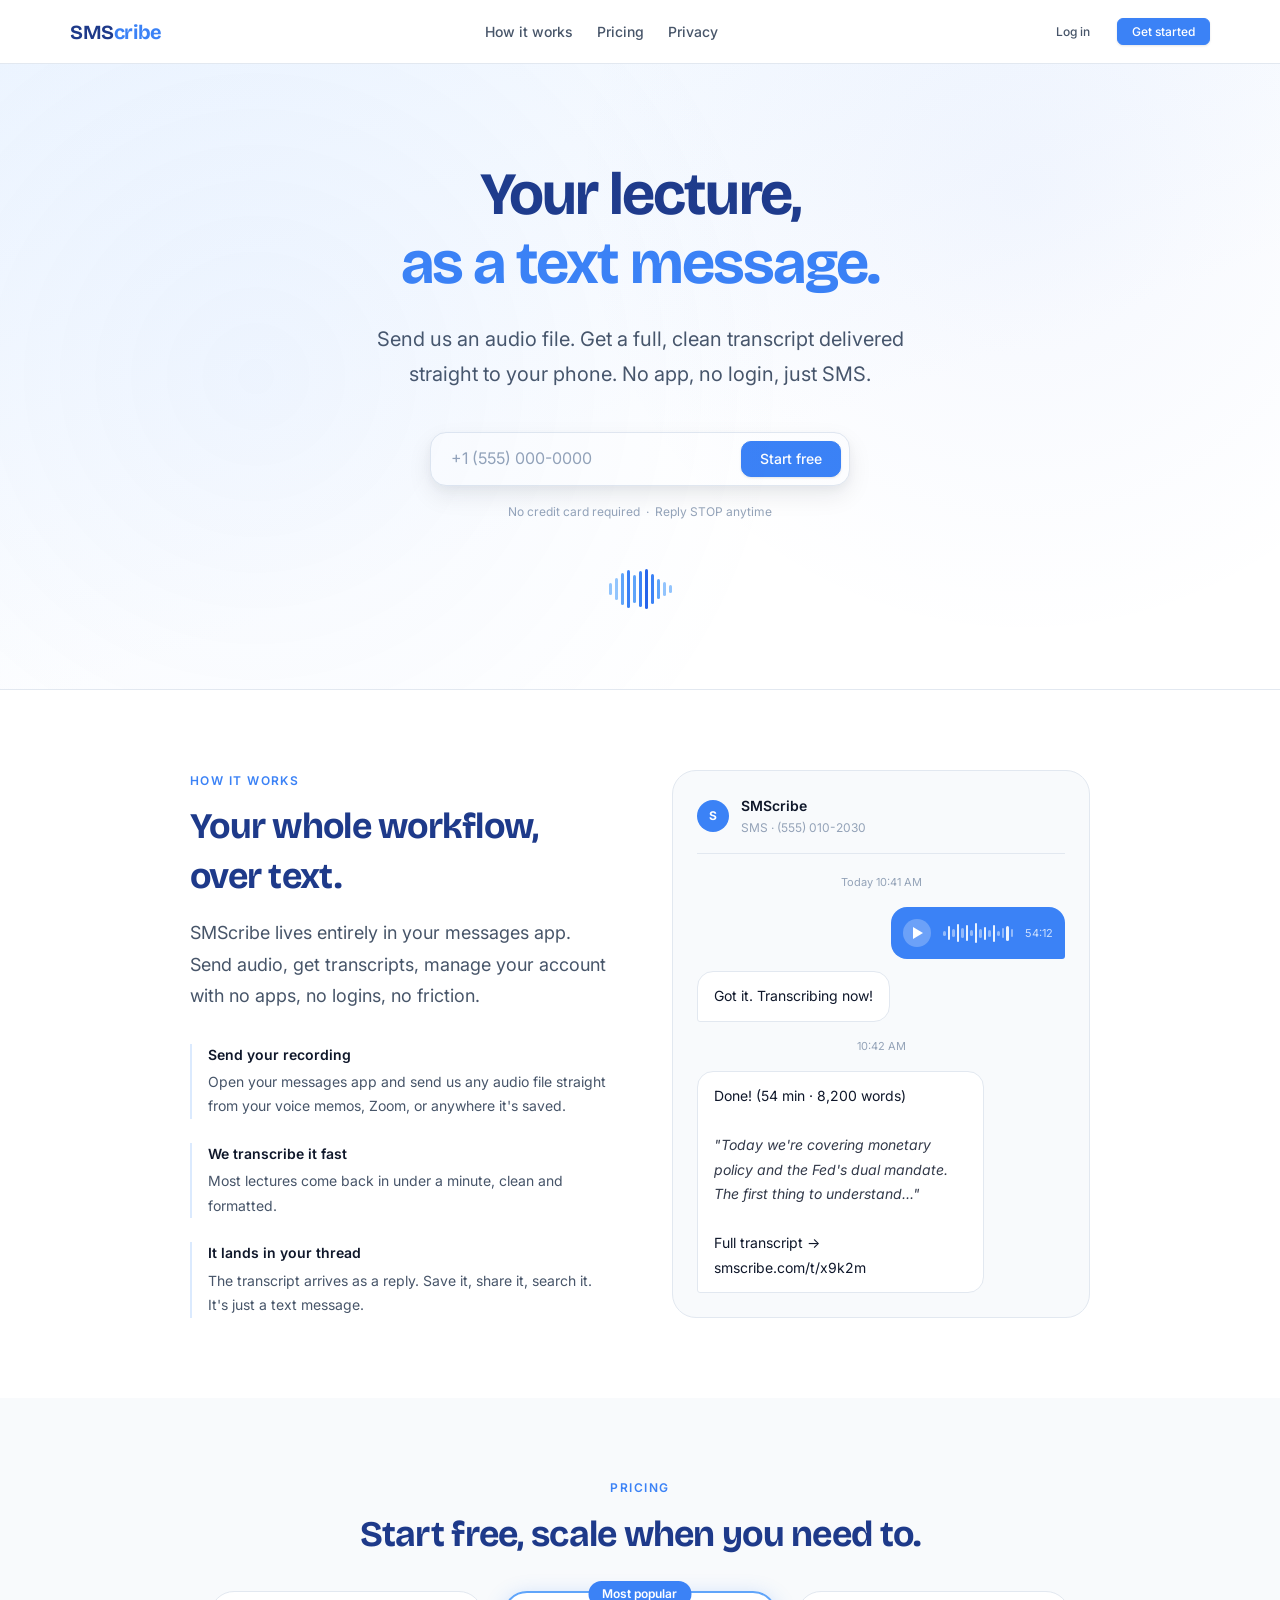
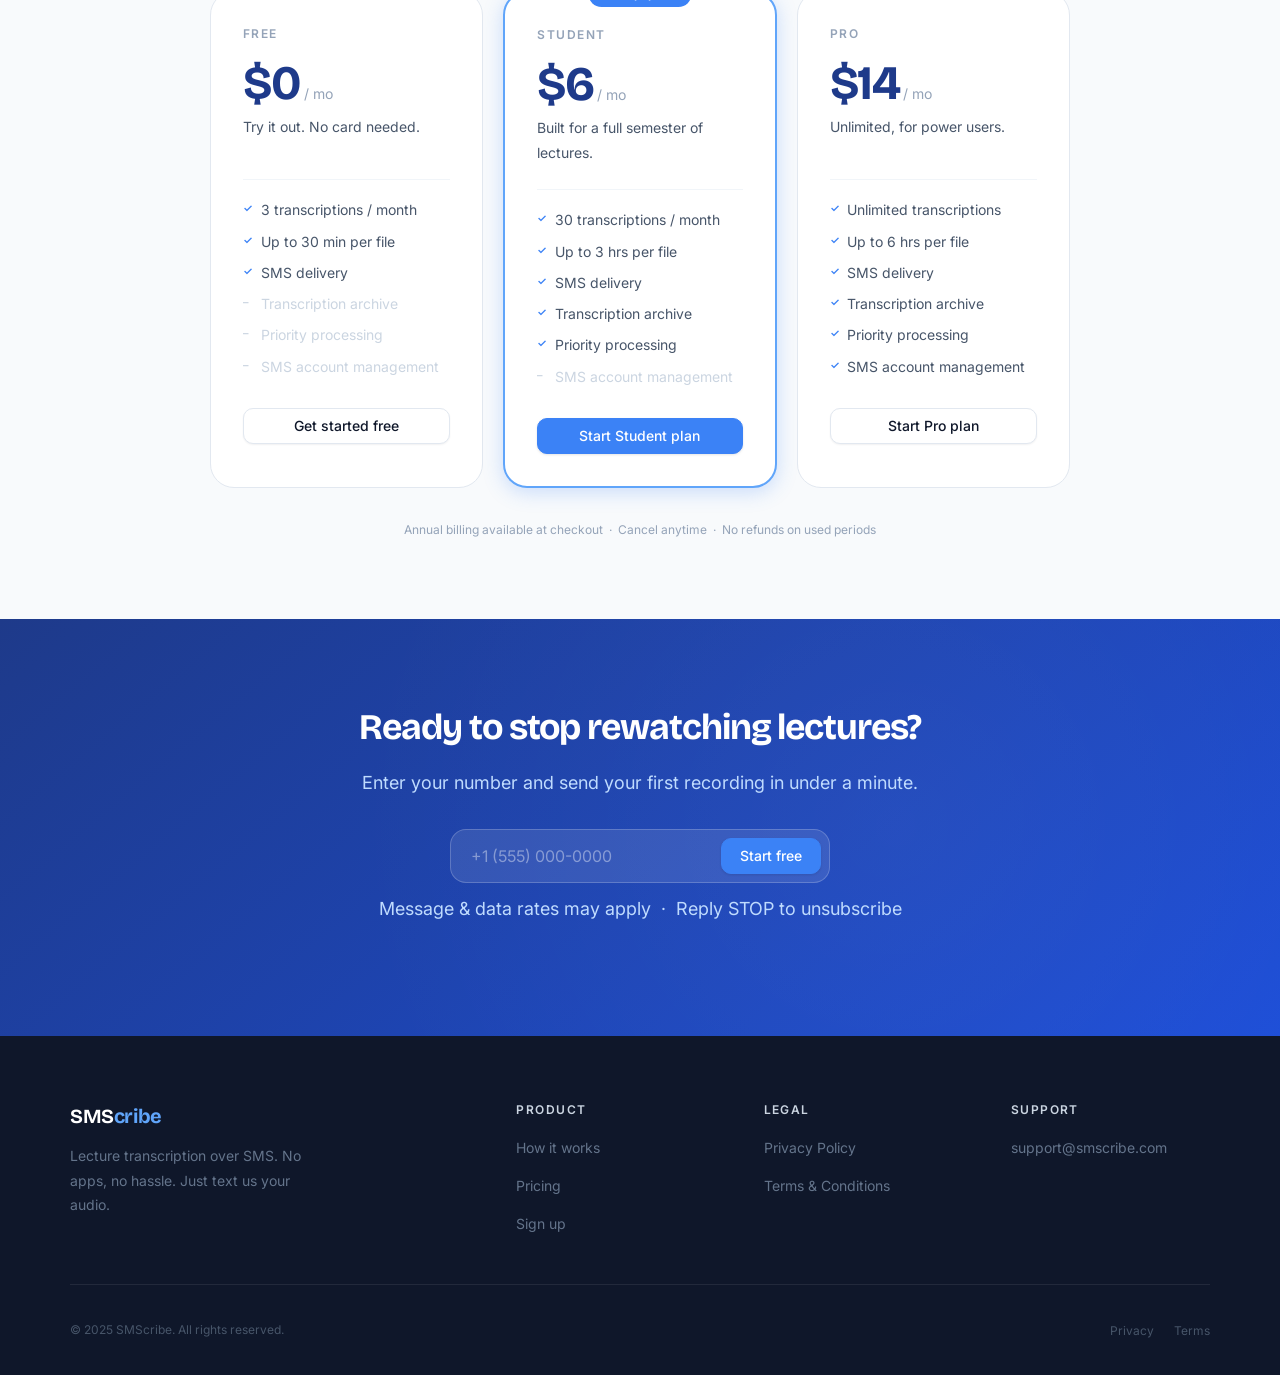
==== frontend/index.html @ 72f020ad "create frontend folder" ====
<!doctype html>
<html lang="en">
  <head>
    <meta charset="UTF-8" />
    <meta name="viewport" content="width=device-width, initial-scale=1.0" />
    <title>SMScribe — Lecture Transcription over SMS</title>
    <meta
      name="description"
      content="Text us your lecture audio. Get a full transcript back. No apps, no accounts, just SMS."
    />
    <link rel="stylesheet" href="smscribe.css" />
    <style>
      /* ── Index-only additions not in smscribe.css ── */

      .hero-phone-input {
        display: flex;
        align-items: center;
        gap: var(--space-2);
        background: var(--white);
        border: 1px solid var(--border);
        border-radius: var(--radius-lg);
        padding: var(--space-2) var(--space-2) var(--space-2) var(--space-5);
        box-shadow: var(--shadow-lg);
        max-width: 420px;
        margin: 0 auto var(--space-4);
      }
      .hero-phone-input input {
        flex: 1;
        border: none;
        outline: none;
        font-size: var(--text-base);
        color: var(--text-primary);
        background: transparent;
        min-width: 0;
        font-family: var(--font-sans);
      }
      .hero-phone-input input::placeholder {
        color: var(--text-muted);
      }
      .hero-disclaimer {
        font-size: var(--text-xs);
        color: var(--text-muted);
        text-align: center;
      }

      .hiw-inner {
        max-width: 900px;
        margin: 0 auto;
        display: grid;
        grid-template-columns: 1fr 1fr;
        gap: var(--space-16);
        align-items: center;
      }
      .hiw-points {
        display: flex;
        flex-direction: column;
        gap: var(--space-6);
        margin-top: var(--space-8);
      }
      .hiw-point {
        display: flex;
        flex-direction: column;
        gap: var(--space-1);
        padding-left: var(--space-4);
        border-left: 2px solid var(--blue-100);
      }
      .hiw-point-title {
        font-size: var(--text-sm);
        font-weight: var(--weight-semibold);
        color: var(--text-primary);
      }
      .hiw-point-body {
        font-size: var(--text-sm);
        color: var(--text-secondary);
        line-height: var(--leading-relaxed);
      }

      .sms-frame {
        background: var(--gray-50);
        border: 1px solid var(--border);
        border-radius: var(--radius-xl);
        padding: var(--space-6);
        display: flex;
        flex-direction: column;
        gap: var(--space-3);
      }
      .sms-frame-header {
        display: flex;
        align-items: center;
        gap: var(--space-3);
        padding-bottom: var(--space-4);
        border-bottom: 1px solid var(--border);
        margin-bottom: var(--space-1);
      }
      .sms-avatar {
        width: 32px;
        height: 32px;
        background: var(--blue-500);
        border-radius: var(--radius-full);
        display: flex;
        align-items: center;
        justify-content: center;
        font-size: var(--text-xs);
        font-weight: var(--weight-bold);
        color: var(--white);
        flex-shrink: 0;
      }
      .sms-contact {
        font-size: var(--text-sm);
        font-weight: var(--weight-semibold);
        color: var(--text-primary);
      }
      .sms-status {
        font-size: var(--text-xs);
        color: var(--text-muted);
      }
      .sms-time {
        font-size: 11px;
        color: var(--text-muted);
        text-align: center;
        margin: var(--space-1) 0;
      }
      .sms-row {
        display: flex;
      }
      .sms-row.out {
        justify-content: flex-end;
      }
      .sms-bubble {
        max-width: 78%;
        padding: var(--space-3) var(--space-4);
        border-radius: var(--radius-lg);
        font-size: var(--text-sm);
        line-height: var(--leading-relaxed);
      }
      .sms-bubble.in {
        background: var(--white);
        border: 1px solid var(--border);
        border-bottom-left-radius: 3px;
        color: var(--text-primary);
      }
      .sms-bubble.in em {
        font-style: italic;
        opacity: 0.85;
      }

      .audio-bubble {
        background: var(--blue-500);
        border-radius: var(--radius-lg);
        border-bottom-right-radius: 3px;
        padding: var(--space-3);
        display: flex;
        align-items: center;
        gap: var(--space-3);
        max-width: 220px;
      }
      .audio-play {
        width: 28px;
        height: 28px;
        border-radius: var(--radius-full);
        background: rgba(255, 255, 255, 0.25);
        display: flex;
        align-items: center;
        justify-content: center;
        flex-shrink: 0;
      }
      .audio-play svg {
        margin-left: 2px;
      }
      .audio-waveform {
        flex: 1;
        display: flex;
        align-items: center;
        gap: 2px;
        height: 22px;
      }
      .aw {
        width: 2.5px;
        border-radius: 2px;
        background: rgba(255, 255, 255, 0.45);
      }
      .aw.hi {
        background: rgba(255, 255, 255, 0.9);
      }
      .audio-duration {
        font-size: 11px;
        color: rgba(255, 255, 255, 0.75);
        white-space: nowrap;
        flex-shrink: 0;
      }

      .pricing-grid {
        display: grid;
        grid-template-columns: repeat(3, 1fr);
        gap: var(--space-5);
        max-width: 860px;
        margin: 0 auto;
      }
      .pricing-card {
        background: var(--white);
        border: 1px solid var(--border);
        border-radius: var(--radius-xl);
        padding: var(--space-8);
        position: relative;
        transition:
          box-shadow var(--dur-base) var(--ease),
          border-color var(--dur-base) var(--ease);
      }
      .pricing-card:hover {
        box-shadow: var(--shadow-lg);
        border-color: var(--gray-300);
      }
      .pricing-card.featured {
        border: 2px solid var(--blue-400);
        box-shadow: var(--shadow-blue);
      }
      .pricing-card.featured:hover {
        box-shadow: 0 8px 28px rgba(59, 130, 246, 0.28);
      }
      .pricing-badge {
        position: absolute;
        top: -12px;
        left: 50%;
        transform: translateX(-50%);
        background: var(--blue-500);
        color: var(--white);
        font-size: var(--text-xs);
        font-weight: var(--weight-semibold);
        padding: 0.2rem 0.875rem;
        border-radius: var(--radius-full);
        white-space: nowrap;
      }
      .pricing-tier {
        font-size: var(--text-xs);
        font-weight: var(--weight-semibold);
        letter-spacing: var(--tracking-widest);
        text-transform: uppercase;
        color: var(--text-muted);
        margin-bottom: var(--space-4);
      }
      .pricing-price {
        display: flex;
        align-items: baseline;
        gap: var(--space-1);
        margin-bottom: var(--space-2);
      }
      .pricing-amount {
        font-family: var(--font-display);
        font-size: var(--text-5xl);
        font-weight: var(--weight-bold);
        color: var(--blue-900);
        letter-spacing: var(--tracking-tight);
        line-height: 1;
      }
      .pricing-period {
        font-size: var(--text-sm);
        color: var(--text-muted);
      }
      .pricing-desc {
        font-size: var(--text-sm);
        color: var(--text-secondary);
        line-height: var(--leading-relaxed);
        margin-bottom: var(--space-6);
        min-height: 40px;
      }
      .pricing-divider {
        border: none;
        border-top: 1px solid var(--gray-100);
        margin: var(--space-5) 0;
      }
      .pricing-features {
        list-style: none;
        display: flex;
        flex-direction: column;
        gap: var(--space-3);
        margin-bottom: var(--space-8);
      }
      .pricing-features li {
        font-size: var(--text-sm);
        color: var(--text-secondary);
        padding-left: 1.1rem;
        position: relative;
        line-height: var(--leading-snug);
      }
      .pricing-features li::before {
        content: "✓";
        position: absolute;
        left: 0;
        color: var(--blue-500);
        font-weight: var(--weight-semibold);
        font-size: 11px;
        top: 1px;
      }
      .pricing-features li.off {
        color: var(--gray-300);
      }
      .pricing-features li.off::before {
        content: "–";
        color: var(--gray-300);
      }
      .btn-full {
        width: 100%;
        justify-content: center;
      }

      .cta-banner {
        background: linear-gradient(
          140deg,
          var(--blue-900) 0%,
          var(--blue-700) 100%
        );
        padding: var(--space-20) var(--space-8);
        text-align: center;
        position: relative;
        overflow: hidden;
      }
      .cta-banner::before {
        content: "";
        position: absolute;
        inset: 0;
        background: radial-gradient(
          circle at 70% 50%,
          rgba(255, 255, 255, 0.04) 0%,
          transparent 60%
        );
        pointer-events: none;
      }
      .cta-banner h2 {
        font-family: var(--font-display);
        font-size: clamp(var(--text-2xl), 3.5vw, var(--text-4xl));
        font-weight: var(--weight-bold);
        color: var(--white);
        letter-spacing: var(--tracking-tight);
        margin-bottom: var(--space-3);
        position: relative;
      }
      .cta-banner p {
        font-size: var(--text-lg);
        color: var(--blue-200);
        margin-bottom: var(--space-8);
        position: relative;
      }
      .cta-phone-input {
        display: flex;
        align-items: center;
        gap: var(--space-2);
        background: rgba(255, 255, 255, 0.1);
        border: 1px solid rgba(255, 255, 255, 0.2);
        border-radius: var(--radius-lg);
        padding: var(--space-2) var(--space-2) var(--space-2) var(--space-5);
        max-width: 380px;
        margin: 0 auto var(--space-3);
        position: relative;
      }
      .cta-phone-input input {
        flex: 1;
        border: none;
        outline: none;
        background: transparent;
        font-size: var(--text-base);
        color: var(--white);
        min-width: 0;
        font-family: var(--font-sans);
      }
      .cta-phone-input input::placeholder {
        color: rgba(255, 255, 255, 0.4);
      }
      .cta-disclaimer {
        font-size: var(--text-xs);
        color: rgba(255, 255, 255, 0.35);
        position: relative;
      }

      /* ── Signup Modal ── */
      .modal-overlay {
        display: none;
        position: fixed;
        inset: 0;
        background: rgba(15, 23, 42, 0.55);
        backdrop-filter: blur(4px);
        -webkit-backdrop-filter: blur(4px);
        z-index: 1000;
        align-items: center;
        justify-content: center;
        padding: 1rem;
      }
      .modal-overlay.open {
        display: flex;
      }

      .modal {
        background: var(--white);
        border-radius: var(--radius-xl);
        padding: 2.5rem;
        width: 100%;
        max-width: 440px;
        position: relative;
        box-shadow: var(--shadow-xl);
      }
      .modal-close {
        position: absolute;
        top: 1.25rem;
        right: 1.25rem;
        width: 28px;
        height: 28px;
        border-radius: var(--radius-full);
        background: var(--gray-100);
        border: none;
        cursor: pointer;
        display: flex;
        align-items: center;
        justify-content: center;
        color: var(--gray-500);
        font-size: 15px;
        line-height: 1;
        transition: background var(--dur-fast);
      }
      .modal-close:hover {
        background: var(--gray-200);
      }

      .modal-eyebrow {
        display: inline-flex;
        align-items: center;
        gap: 5px;
        font-size: 11px;
        font-weight: var(--weight-semibold);
        letter-spacing: var(--tracking-widest);
        text-transform: uppercase;
        color: var(--blue-600);
        background: var(--blue-50);
        border: 1px solid var(--blue-200);
        border-radius: var(--radius-full);
        padding: 0.25rem 0.75rem;
        margin-bottom: 1.25rem;
      }
      .modal-dot {
        width: 5px;
        height: 5px;
        background: var(--blue-500);
        border-radius: 50%;
      }
      .modal h2 {
        font-family: var(--font-display);
        font-size: 1.625rem;
        font-weight: var(--weight-bold);
        color: var(--blue-900);
        letter-spacing: var(--tracking-snug);
        line-height: 1.15;
        margin-bottom: 0.5rem;
      }
      .modal-sub {
        font-size: var(--text-sm);
        color: var(--text-secondary);
        line-height: var(--leading-relaxed);
        margin-bottom: 2rem;
      }

      .modal-steps {
        display: flex;
        margin-bottom: 1.75rem;
        border-bottom: 1px solid var(--gray-100);
      }
      .modal-step-tab {
        flex: 1;
        text-align: center;
        font-size: 12px;
        font-weight: var(--weight-semibold);
        color: var(--text-muted);
        padding-bottom: 0.75rem;
        border-bottom: 2px solid transparent;
      }
      .modal-step-tab.active {
        color: var(--blue-600);
        border-bottom-color: var(--blue-500);
      }
      .modal-step-tab.done {
        color: var(--blue-300);
      }

      .modal-form-group {
        margin-bottom: 1.25rem;
      }
      .modal-label {
        display: block;
        font-size: var(--text-sm);
        font-weight: var(--weight-medium);
        color: var(--gray-700);
        margin-bottom: 0.5rem;
      }
      .modal-input {
        width: 100%;
        border: 1px solid var(--border);
        border-radius: var(--radius-md);
        padding: 0.625rem 0.875rem;
        font-size: 15px;
        color: var(--text-primary);
        font-family: var(--font-sans);
        outline: none;
        transition:
          border-color var(--dur-base),
          box-shadow var(--dur-base);
      }
      .modal-input:focus {
        border-color: var(--blue-400);
        box-shadow: 0 0 0 3px rgba(59, 130, 246, 0.1);
      }
      .modal-input::placeholder {
        color: var(--text-muted);
      }

      .phone-row {
        display: flex;
        gap: 0.5rem;
      }
      .country-code {
        width: 72px;
        flex-shrink: 0;
        background: var(--gray-50);
        color: var(--gray-500);
      }

      .consent-box {
        background: var(--blue-50);
        border: 1px solid var(--blue-100);
        border-radius: var(--radius-md);
        padding: var(--space-4) var(--space-5);
        margin-bottom: 1.5rem;
      }
      .consent-check {
        display: flex;
        gap: 0.75rem;
        align-items: flex-start;
      }
      .consent-check input[type="checkbox"] {
        width: 16px;
        height: 16px;
        margin-top: 2px;
        flex-shrink: 0;
        accent-color: var(--blue-500);
        cursor: pointer;
      }
      .consent-text {
        font-size: 12px;
        color: var(--gray-600);
        line-height: 1.65;
      }
      .consent-text strong {
        color: var(--gray-800);
        font-weight: var(--weight-semibold);
      }

      .modal-btn {
        display: flex;
        align-items: center;
        justify-content: center;
        width: 100%;
        font-size: var(--text-sm);
        font-weight: var(--weight-medium);
        padding: 0.7rem 1.25rem;
        border-radius: var(--radius-md);
        cursor: pointer;
        font-family: var(--font-sans);
        transition: all var(--dur-base);
        border: 1px solid transparent;
      }
      .modal-btn-primary {
        background: var(--blue-500);
        color: var(--white);
        border-color: var(--blue-500);
      }
      .modal-btn-primary:hover {
        background: var(--blue-600);
      }
      .modal-btn-primary:disabled {
        opacity: 0.45;
        cursor: not-allowed;
      }
      .modal-btn-ghost {
        background: transparent;
        color: var(--text-muted);
        border-color: var(--border);
        margin-top: 0.75rem;
      }
      .modal-btn-ghost:hover {
        background: var(--gray-50);
      }

      .modal-hint {
        font-size: 11px;
        color: var(--text-muted);
        text-align: center;
        margin-top: 0.875rem;
        line-height: 1.5;
      }
      .modal-hint a {
        color: var(--blue-500);
        text-decoration: none;
      }

      .modal-back {
        background: none;
        border: none;
        font-size: 11px;
        color: var(--text-muted);
        cursor: pointer;
        font-family: var(--font-sans);
        display: block;
        margin: 0.75rem auto 0;
      }
      .modal-back:hover {
        color: var(--text-secondary);
      }

      .modal-success {
        text-align: center;
        padding: 0.5rem 0;
      }
      .success-icon {
        width: 56px;
        height: 56px;
        background: var(--blue-50);
        border: 2px solid var(--blue-200);
        border-radius: var(--radius-full);
        display: flex;
        align-items: center;
        justify-content: center;
        margin: 0 auto 1.25rem;
        font-size: 22px;
      }
      .modal-success h3 {
        font-family: var(--font-display);
        font-size: 1.375rem;
        font-weight: var(--weight-bold);
        color: var(--blue-900);
        margin-bottom: 0.5rem;
      }
      .modal-success p {
        font-size: var(--text-sm);
        color: var(--text-secondary);
        line-height: var(--leading-relaxed);
        max-width: 300px;
        margin: 0 auto 0.75rem;
      }
      .success-number {
        display: inline-block;
        font-size: var(--text-lg);
        font-weight: var(--weight-semibold);
        color: var(--blue-600);
        background: var(--blue-50);
        border: 1px solid var(--blue-200);
        border-radius: var(--radius-md);
        padding: 0.5rem 1.25rem;
        margin-bottom: 1.25rem;
        font-family: monospace;
      }

      /* Responsive */
      @media (max-width: 768px) {
        .hiw-inner {
          grid-template-columns: 1fr;
          gap: var(--space-10);
        }
        .pricing-grid {
          grid-template-columns: 1fr;
          max-width: 400px;
        }
        .pricing-card.featured {
          order: -1;
        }
        .cta-banner {
          padding: var(--space-16) var(--space-5);
        }
        .cta-phone-input {
          max-width: 100%;
        }
      }
      @media (max-width: 480px) {
        .hero-phone-input {
          max-width: 100%;
        }
        .modal {
          padding: 1.75rem;
        }
      }
    </style>
  </head>
  <body>
    <!-- Nav -->
    <nav class="nav">
      <div class="nav-inner">
        <a href="/" class="nav-logo">SMS<span>cribe</span></a>
        <ul class="nav-links">
          <li><a href="#how-it-works">How it works</a></li>
          <li><a href="#pricing">Pricing</a></li>
          <li><a href="/privacy-policy">Privacy</a></li>
        </ul>
        <div class="nav-cta">
          <a href="#" class="btn btn-ghost btn-sm" onclick="openModal(event)"
            >Log in</a
          >
          <a href="#pricing" class="btn btn-primary btn-sm">Get started</a>
        </div>
      </div>
    </nav>

    <!-- Hero -->
    <section class="hero">
      <h1>Your lecture,<br /><em>as a text message.</em></h1>
      <p class="hero-sub">
        Send us an audio file. Get a full, clean transcript delivered straight
        to your phone. No app, no login, just SMS.
      </p>
      <div class="hero-phone-input">
        <input type="tel" placeholder="+1 (555) 000-0000" id="hero-phone" />
        <a href="#" class="btn btn-primary" onclick="openModalWithPhone(event)"
          >Start free</a
        >
      </div>
      <p class="hero-disclaimer">
        No credit card required &nbsp;&middot;&nbsp; Reply STOP anytime
      </p>
      <div class="wave-bar-group">
        <div class="wave-bar"></div>
        <div class="wave-bar"></div>
        <div class="wave-bar"></div>
        <div class="wave-bar"></div>
        <div class="wave-bar"></div>
        <div class="wave-bar"></div>
        <div class="wave-bar"></div>
        <div class="wave-bar"></div>
        <div class="wave-bar"></div>
        <div class="wave-bar"></div>
        <div class="wave-bar"></div>
      </div>
    </section>

    <!-- How it works -->
    <section class="section" id="how-it-works">
      <div class="hiw-inner">
        <div>
          <p class="section-label">How it works</p>
          <h2 class="section-heading">Your whole workflow,<br />over text.</h2>
          <p class="section-sub">
            SMScribe lives entirely in your messages app. Send audio, get
            transcripts, manage your account with no apps, no logins, no
            friction.
          </p>
          <div class="hiw-points">
            <div class="hiw-point">
              <p class="hiw-point-title">Send your recording</p>
              <p class="hiw-point-body">
                Open your messages app and send us any audio file straight from
                your voice memos, Zoom, or anywhere it's saved.
              </p>
            </div>
            <div class="hiw-point">
              <p class="hiw-point-title">We transcribe it fast</p>
              <p class="hiw-point-body">
                Most lectures come back in under a minute, clean and formatted.
              </p>
            </div>
            <div class="hiw-point">
              <p class="hiw-point-title">It lands in your thread</p>
              <p class="hiw-point-body">
                The transcript arrives as a reply. Save it, share it, search it.
                It's just a text message.
              </p>
            </div>
          </div>
        </div>

        <div class="sms-frame">
          <div class="sms-frame-header">
            <div class="sms-avatar">S</div>
            <div>
              <p class="sms-contact">SMScribe</p>
              <p class="sms-status">SMS · (555) 010-2030</p>
            </div>
          </div>
          <p class="sms-time">Today 10:41 AM</p>
          <div class="sms-row out">
            <div class="audio-bubble">
              <div class="audio-play">
                <svg width="10" height="12" viewBox="0 0 10 12" fill="white">
                  <path d="M0 0L10 6L0 12V0Z" />
                </svg>
              </div>
              <div class="audio-waveform">
                <div class="aw" style="height: 5px"></div>
                <div class="aw hi" style="height: 14px"></div>
                <div class="aw" style="height: 8px"></div>
                <div class="aw hi" style="height: 18px"></div>
                <div class="aw" style="height: 10px"></div>
                <div class="aw hi" style="height: 16px"></div>
                <div class="aw" style="height: 6px"></div>
                <div class="aw hi" style="height: 20px"></div>
                <div class="aw" style="height: 9px"></div>
                <div class="aw hi" style="height: 13px"></div>
                <div class="aw" style="height: 7px"></div>
                <div class="aw hi" style="height: 17px"></div>
                <div class="aw" style="height: 5px"></div>
                <div class="aw" style="height: 10px"></div>
                <div class="aw hi" style="height: 15px"></div>
                <div class="aw" style="height: 8px"></div>
              </div>
              <span class="audio-duration">54:12</span>
            </div>
          </div>
          <div class="sms-row">
            <div class="sms-bubble in">Got it. Transcribing now!</div>
          </div>
          <p class="sms-time">10:42 AM</p>
          <div class="sms-row">
            <div class="sms-bubble in">
              Done! (54 min · 8,200 words)<br /><br /><em
                >"Today we're covering monetary policy and the Fed's dual
                mandate. The first thing to understand..."</em
              ><br /><br />Full transcript → smscribe.com/t/x9k2m
            </div>
          </div>
        </div>
      </div>
    </section>

    <!-- Pricing -->
    <section class="section section-gray" id="pricing">
      <div class="container">
        <div class="text-center mb-8">
          <p class="section-label">Pricing</p>
          <h2 class="section-heading">Start free, scale when you need to.</h2>
        </div>
        <div class="pricing-grid">
          <div class="pricing-card">
            <p class="pricing-tier">Free</p>
            <div class="pricing-price">
              <span class="pricing-amount">$0</span
              ><span class="pricing-period">/ mo</span>
            </div>
            <p class="pricing-desc">Try it out. No card needed.</p>
            <hr class="pricing-divider" />
            <ul class="pricing-features">
              <li>3 transcriptions / month</li>
              <li>Up to 30 min per file</li>
              <li>SMS delivery</li>
              <li class="off">Transcription archive</li>
              <li class="off">Priority processing</li>
              <li class="off">SMS account management</li>
            </ul>
            <a
              href="#"
              class="btn btn-secondary btn-full"
              onclick="openModal(event)"
              >Get started free</a
            >
          </div>

          <div class="pricing-card featured">
            <span class="pricing-badge">Most popular</span>
            <p class="pricing-tier">Student</p>
            <div class="pricing-price">
              <span class="pricing-amount">$6</span
              ><span class="pricing-period">/ mo</span>
            </div>
            <p class="pricing-desc">Built for a full semester of lectures.</p>
            <hr class="pricing-divider" />
            <ul class="pricing-features">
              <li>30 transcriptions / month</li>
              <li>Up to 3 hrs per file</li>
              <li>SMS delivery</li>
              <li>Transcription archive</li>
              <li>Priority processing</li>
              <li class="off">SMS account management</li>
            </ul>
            <a
              href="#"
              class="btn btn-primary btn-full"
              onclick="openModal(event)"
              >Start Student plan</a
            >
          </div>

          <div class="pricing-card">
            <p class="pricing-tier">Pro</p>
            <div class="pricing-price">
              <span class="pricing-amount">$14</span
              ><span class="pricing-period">/ mo</span>
            </div>
            <p class="pricing-desc">Unlimited, for power users.</p>
            <hr class="pricing-divider" />
            <ul class="pricing-features">
              <li>Unlimited transcriptions</li>
              <li>Up to 6 hrs per file</li>
              <li>SMS delivery</li>
              <li>Transcription archive</li>
              <li>Priority processing</li>
              <li>SMS account management</li>
            </ul>
            <a
              href="#"
              class="btn btn-secondary btn-full"
              onclick="openModal(event)"
              >Start Pro plan</a
            >
          </div>
        </div>
        <p
          class="text-center mt-8"
          style="font-size: var(--text-xs); color: var(--text-muted)"
        >
          Annual billing available at checkout &nbsp;&middot;&nbsp; Cancel
          anytime &nbsp;&middot;&nbsp; No refunds on used periods
        </p>
      </div>
    </section>

    <!-- CTA -->
    <section class="cta-banner">
      <h2>Ready to stop rewatching lectures?</h2>
      <p>Enter your number and send your first recording in under a minute.</p>
      <div class="cta-phone-input">
        <input type="tel" placeholder="+1 (555) 000-0000" id="cta-phone" />
        <a
          href="#"
          class="btn btn-primary"
          onclick="openModalWithPhone(event, 'cta-phone')"
          >Start free</a
        >
      </div>
      <p class="cta-disclaimer">
        Message &amp; data rates may apply &nbsp;&middot;&nbsp; Reply STOP to
        unsubscribe
      </p>
    </section>

    <!-- Footer -->
    <footer class="footer">
      <div class="footer-grid">
        <div class="footer-brand">
          <a href="/" class="logo">SMS<span>cribe</span></a>
          <p>
            Lecture transcription over SMS. No apps, no hassle. Just text us
            your audio.
          </p>
        </div>
        <div class="footer-col">
          <h4>Product</h4>
          <ul>
            <li><a href="#how-it-works">How it works</a></li>
            <li><a href="#pricing">Pricing</a></li>
            <li><a href="#" onclick="openModal(event)">Sign up</a></li>
          </ul>
        </div>
        <div class="footer-col">
          <h4>Legal</h4>
          <ul>
            <li><a href="/privacy-policy">Privacy Policy</a></li>
            <li><a href="/terms">Terms &amp; Conditions</a></li>
          </ul>
        </div>
        <div class="footer-col">
          <h4>Support</h4>
          <ul>
            <li>
              <a href="mailto:support@smscribe.com">support@smscribe.com</a>
            </li>
          </ul>
        </div>
      </div>
      <div class="footer-bottom">
        <p class="footer-copy">&copy; 2025 SMScribe. All rights reserved.</p>
        <ul class="footer-legal">
          <li><a href="/privacy-policy">Privacy</a></li>
          <li><a href="/terms">Terms</a></li>
        </ul>
      </div>
    </footer>

    <!-- Signup Modal -->
    <div class="modal-overlay" id="modal-overlay">
      <div class="modal">
        <button class="modal-close" onclick="closeModal()">✕</button>

        <!-- Step 1: Phone -->
        <div id="modal-step1">
          <div class="modal-eyebrow">
            <span class="modal-dot"></span> Free to start
          </div>
          <h2>Get your first transcript free.</h2>
          <p class="modal-sub">
            Enter your number and we'll text you when you're ready to go. No app
            needed.
          </p>
          <div class="modal-steps">
            <div class="modal-step-tab active">Your number</div>
            <div class="modal-step-tab">Consent</div>
            <div class="modal-step-tab">Done</div>
          </div>
          <div class="modal-form-group">
            <label class="modal-label">Mobile phone number</label>
            <div class="phone-row">
              <input class="modal-input country-code" value="+1" readonly />
              <input
                class="modal-input"
                type="tel"
                id="modal-phone"
                placeholder="(555) 000-0000"
                oninput="validatePhone()"
              />
            </div>
          </div>
          <button
            class="modal-btn modal-btn-primary"
            id="step1-btn"
            onclick="goStep2()"
            disabled
          >
            Continue
          </button>
          <p class="modal-hint">
            By continuing you agree to our <a href="/terms">Terms</a> and
            <a href="/privacy-policy">Privacy Policy</a>.
          </p>
        </div>

        <!-- Step 2: Consent -->
        <div id="modal-step2" style="display: none">
          <div class="modal-eyebrow">
            <span class="modal-dot"></span> One more thing
          </div>
          <h2>Confirm your consent.</h2>
          <p class="modal-sub">
            Carriers require us to confirm you've agreed to receive messages
            before we can text you.
          </p>
          <div class="modal-steps">
            <div class="modal-step-tab done">Your number</div>
            <div class="modal-step-tab active">Consent</div>
            <div class="modal-step-tab">Done</div>
          </div>
          <div class="consent-box">
            <div class="consent-check">
              <input
                type="checkbox"
                id="consent-checkbox"
                onchange="validateConsent()"
              />
              <p class="consent-text">
                By checking this box, you agree to receive text messages from
                <strong>SMScribe</strong> at the number provided, including
                transcription results, account notifications, and service
                updates.
                <strong
                  >Message and data rates may apply. Message frequency
                  varies.</strong
                >
                Reply <strong>STOP</strong> to unsubscribe or
                <strong>HELP</strong> for support.
              </p>
            </div>
          </div>
          <button
            class="modal-btn modal-btn-primary"
            id="step2-btn"
            onclick="goStep3()"
            disabled
          >
            Create my account
          </button>
          <button class="modal-back" onclick="goBack()">← Go back</button>
        </div>

        <!-- Step 3: Success -->
        <div id="modal-step3" style="display: none">
          <div class="modal-success">
            <div class="success-icon">✓</div>
            <h3>You're in!</h3>
            <p>We just sent a welcome text to</p>
            <div class="success-number" id="success-number"></div>
            <p>
              Text us any audio file and we'll send back a full transcript.
              Reply <strong>HELP</strong> anytime for support.
            </p>
          </div>
          <button class="modal-btn modal-btn-ghost" onclick="closeModal()">
            Close
          </button>
        </div>
      </div>
    </div>

    <script>
      function openModal(e) {
        if (e) e.preventDefault();
        document.getElementById("modal-overlay").classList.add("open");
        document.body.style.overflow = "hidden";
      }

      function openModalWithPhone(e, srcId) {
        if (e) e.preventDefault();
        const src = srcId || "hero-phone";
        const val = document.getElementById(src).value.trim();
        if (val) {
          document.getElementById("modal-phone").value = val.replace(
            /^\+1\s?/,
            "",
          );
          validatePhone();
        }
        openModal();
      }

      function closeModal() {
        document.getElementById("modal-overlay").classList.remove("open");
        document.body.style.overflow = "";
        document.getElementById("modal-step1").style.display = "block";
        document.getElementById("modal-step2").style.display = "none";
        document.getElementById("modal-step3").style.display = "none";
        document.getElementById("modal-phone").value = "";
        document.getElementById("consent-checkbox").checked = false;
        document.getElementById("step1-btn").disabled = true;
        document.getElementById("step2-btn").disabled = true;
      }

      function validatePhone() {
        const v = document
          .getElementById("modal-phone")
          .value.replace(/\D/g, "");
        document.getElementById("step1-btn").disabled = v.length < 10;
      }

      function validateConsent() {
        document.getElementById("step2-btn").disabled =
          !document.getElementById("consent-checkbox").checked;
      }

      function goStep2() {
        document.getElementById("modal-step1").style.display = "none";
        document.getElementById("modal-step2").style.display = "block";
      }

      function goBack() {
        document.getElementById("modal-step2").style.display = "none";
        document.getElementById("modal-step1").style.display = "block";
      }

      function goStep3() {
        const raw = document
          .getElementById("modal-phone")
          .value.replace(/\D/g, "");
        const fmt =
          "+1 (" +
          raw.slice(0, 3) +
          ") " +
          raw.slice(3, 6) +
          "-" +
          raw.slice(6, 10);
        document.getElementById("success-number").textContent = fmt;
        document.getElementById("modal-step2").style.display = "none";
        document.getElementById("modal-step3").style.display = "block";
      }

      // Close on overlay click
      document
        .getElementById("modal-overlay")
        .addEventListener("click", function (e) {
          if (e.target === this) closeModal();
        });

      // Close on Escape
      document.addEventListener("keydown", function (e) {
        if (e.key === "Escape") closeModal();
      });
    </script>
  </body>
</html>
---- frontend/smscribe.css ----
@import url('https://fonts.googleapis.com/css2?family=Inter:wght@300;400;500;600;700&family=Bricolage+Grotesque:wght@400;500;600;700&display=swap');

/* ─────────────────────────────────────────
   1. DESIGN TOKENS
   ───────────────────────────────────────── */
:root {

  /* — Brand Blues — */
  --blue-50:   #eff6ff;
  --blue-100:  #dbeafe;
  --blue-200:  #bfdbfe;
  --blue-300:  #93c5fd;
  --blue-400:  #60a5fa;
  --blue-500:  #3b82f6;   /* primary action */
  --blue-600:  #2563eb;   /* hover state    */
  --blue-700:  #1d4ed8;
  --blue-800:  #1e40af;
  --blue-900:  #1e3a8a;   /* hero heading   */
  --blue-950:  #172554;   /* deepest navy   */

  /* — Neutrals — */
  --white:     #ffffff;
  --gray-50:   #f8fafc;
  --gray-100:  #f1f5f9;
  --gray-200:  #e2e8f0;
  --gray-300:  #cbd5e1;
  --gray-400:  #94a3b8;
  --gray-500:  #64748b;
  --gray-600:  #475569;
  --gray-700:  #334155;
  --gray-800:  #1e293b;
  --gray-900:  #0f172a;

  /* — Semantic Aliases — */
  --bg:              var(--white);
  --bg-subtle:       var(--gray-50);
  --bg-raised:       var(--white);
  --surface:         var(--white);
  --surface-hover:   var(--blue-50);

  --border:          var(--gray-200);
  --border-focus:    var(--blue-500);

  --text-primary:    var(--gray-900);
  --text-secondary:  var(--gray-600);
  --text-muted:      var(--gray-400);
  --text-on-dark:    var(--white);

  --accent:          var(--blue-500);
  --accent-hover:    var(--blue-600);
  --accent-dim:      var(--blue-50);
  --accent-border:   var(--blue-200);

  --hero-text:       var(--blue-900);
  --hero-sub:        var(--blue-700);

  --success:  #10b981;
  --warning:  #f59e0b;
  --danger:   #ef4444;

  /* — Typography — */
  --font-sans:     'Inter', system-ui, -apple-system, sans-serif;
  --font-display:  'Bricolage Grotesque', 'Inter', sans-serif;

  --text-xs:    0.75rem;    /* 12px */
  --text-sm:    0.875rem;   /* 14px */
  --text-base:  1rem;       /* 16px */
  --text-lg:    1.125rem;   /* 18px */
  --text-xl:    1.25rem;    /* 20px */
  --text-2xl:   1.5rem;     /* 24px */
  --text-3xl:   1.875rem;   /* 30px */
  --text-4xl:   2.25rem;    /* 36px */
  --text-5xl:   3rem;       /* 48px */
  --text-6xl:   3.75rem;    /* 60px */

  --weight-light:    300;
  --weight-regular:  400;
  --weight-medium:   500;
  --weight-semibold: 600;
  --weight-bold:     700;

  --leading-tight:   1.15;
  --leading-snug:    1.375;
  --leading-normal:  1.6;
  --leading-relaxed: 1.75;

  --tracking-tight:  -0.03em;
  --tracking-snug:   -0.02em;
  --tracking-normal:  0;
  --tracking-wide:    0.05em;
  --tracking-widest:  0.12em;

  /* — Spacing — */
  --space-1:   0.25rem;
  --space-2:   0.5rem;
  --space-3:   0.75rem;
  --space-4:   1rem;
  --space-5:   1.25rem;
  --space-6:   1.5rem;
  --space-8:   2rem;
  --space-10:  2.5rem;
  --space-12:  3rem;
  --space-16:  4rem;
  --space-20:  5rem;
  --space-24:  6rem;
  --space-32:  8rem;

  /* — Layout — */
  --max-w-sm:   640px;
  --max-w-md:   768px;
  --max-w-lg:   1024px;
  --max-w-xl:   1280px;
  --max-w-site: 1140px;

  --nav-h:      64px;

  /* — Shape — */
  --radius-sm:   6px;
  --radius-md:   10px;
  --radius-lg:   16px;
  --radius-xl:   24px;
  --radius-full: 9999px;

  /* — Shadows — */
  --shadow-xs:  0 1px 2px rgba(15,23,42,0.06);
  --shadow-sm:  0 1px 3px rgba(15,23,42,0.08), 0 1px 2px rgba(15,23,42,0.04);
  --shadow-md:  0 4px 6px rgba(15,23,42,0.06), 0 2px 4px rgba(15,23,42,0.04);
  --shadow-lg:  0 10px 24px rgba(15,23,42,0.08), 0 4px 8px rgba(15,23,42,0.04);
  --shadow-xl:  0 20px 48px rgba(15,23,42,0.10), 0 8px 16px rgba(15,23,42,0.06);
  --shadow-blue: 0 4px 20px rgba(59,130,246,0.25);

  /* — Transitions — */
  --ease:      cubic-bezier(0.4, 0, 0.2, 1);
  --ease-out:  cubic-bezier(0, 0, 0.2, 1);
  --dur-fast:  150ms;
  --dur-base:  200ms;
  --dur-slow:  300ms;
}


/* ─────────────────────────────────────────
   2. RESET & BASE
   ───────────────────────────────────────── */
*, *::before, *::after {
  box-sizing: border-box;
  margin: 0;
  padding: 0;
}

html {
  font-size: 16px;
  scroll-behavior: smooth;
  -webkit-text-size-adjust: 100%;
}

body {
  background: var(--bg);
  color: var(--text-primary);
  font-family: var(--font-sans);
  font-size: var(--text-base);
  font-weight: var(--weight-regular);
  line-height: var(--leading-normal);
  -webkit-font-smoothing: antialiased;
  -moz-osx-font-smoothing: grayscale;
}

img, video { display: block; max-width: 100%; }
button, input, select, textarea { font: inherit; }
a { color: inherit; }


/* ─────────────────────────────────────────
   3. NAVIGATION
   ───────────────────────────────────────── */
.nav {
  position: sticky;
  top: 0;
  z-index: 200;
  height: var(--nav-h);
  background: rgba(255,255,255,0.9);
  backdrop-filter: blur(16px);
  -webkit-backdrop-filter: blur(16px);
  border-bottom: 1px solid var(--border);
  display: flex;
  align-items: center;
  padding: 0 var(--space-8);
}

.nav-inner {
  width: 100%;
  max-width: var(--max-w-site);
  margin: 0 auto;
  display: flex;
  align-items: center;
  justify-content: space-between;
  gap: var(--space-8);
}

.nav-logo {
  font-family: var(--font-display);
  font-size: var(--text-xl);
  font-weight: var(--weight-bold);
  color: var(--blue-900);
  text-decoration: none;
  letter-spacing: var(--tracking-snug);
  flex-shrink: 0;
}

.nav-logo span {
  color: var(--blue-500);
}

.nav-links {
  display: flex;
  align-items: center;
  gap: var(--space-6);
  list-style: none;
}

.nav-links a {
  font-size: var(--text-sm);
  font-weight: var(--weight-medium);
  color: var(--text-secondary);
  text-decoration: none;
  transition: color var(--dur-base) var(--ease);
}

.nav-links a:hover { color: var(--text-primary); }

.nav-links a.active { color: var(--accent); }

.nav-cta {
  display: flex;
  align-items: center;
  gap: var(--space-3);
}

/* Mobile nav toggle (implement JS as needed) */
.nav-toggle {
  display: none;
  flex-direction: column;
  gap: 5px;
  background: none;
  border: none;
  cursor: pointer;
  padding: var(--space-2);
}

.nav-toggle span {
  display: block;
  width: 22px;
  height: 2px;
  background: var(--gray-700);
  border-radius: 2px;
  transition: transform var(--dur-base) var(--ease);
}


/* ─────────────────────────────────────────
   4. BUTTONS
   ───────────────────────────────────────── */

/* Base */
.btn {
  display: inline-flex;
  align-items: center;
  justify-content: center;
  gap: var(--space-2);
  font-family: var(--font-sans);
  font-size: var(--text-sm);
  font-weight: var(--weight-medium);
  line-height: 1;
  white-space: nowrap;
  text-decoration: none;
  border: 1px solid transparent;
  border-radius: var(--radius-md);
  cursor: pointer;
  transition:
    background var(--dur-base) var(--ease),
    border-color var(--dur-base) var(--ease),
    color var(--dur-base) var(--ease),
    box-shadow var(--dur-base) var(--ease);
  padding: 0.625rem 1.125rem;
}

.btn:disabled { opacity: 0.5; cursor: not-allowed; }

/* Primary */
.btn-primary {
  background: var(--blue-500);
  color: var(--white);
  border-color: var(--blue-500);
  box-shadow: var(--shadow-sm);
}
.btn-primary:hover {
  background: var(--blue-600);
  border-color: var(--blue-600);
  box-shadow: var(--shadow-blue);
}

/* Secondary */
.btn-secondary {
  background: var(--white);
  color: var(--text-primary);
  border-color: var(--border);
  box-shadow: var(--shadow-xs);
}
.btn-secondary:hover {
  background: var(--gray-50);
  border-color: var(--gray-300);
}

/* Ghost */
.btn-ghost {
  background: transparent;
  color: var(--text-secondary);
  border-color: transparent;
}
.btn-ghost:hover {
  background: var(--gray-100);
  color: var(--text-primary);
}

/* Sizes */
.btn-sm {
  font-size: var(--text-xs);
  padding: 0.4rem 0.875rem;
  border-radius: var(--radius-sm);
}

.btn-lg {
  font-size: var(--text-base);
  padding: 0.825rem 1.5rem;
  border-radius: var(--radius-lg);
}


/* ─────────────────────────────────────────
   5. HERO SECTION
   ───────────────────────────────────────── */
.hero {
  background: linear-gradient(160deg, var(--blue-50) 0%, var(--white) 60%);
  border-bottom: 1px solid var(--border);
  padding: var(--space-24) var(--space-8) var(--space-20);
  text-align: center;
  position: relative;
  overflow: hidden;
}

/* Subtle waveform grid decoration */
.hero::before {
  content: '';
  position: absolute;
  inset: 0;
  background-image:
    radial-gradient(circle at 20% 50%, rgba(59,130,246,0.06) 0%, transparent 50%),
    radial-gradient(circle at 80% 20%, rgba(37,99,235,0.05) 0%, transparent 40%);
  pointer-events: none;
}

.hero-eyebrow {
  display: inline-flex;
  align-items: center;
  gap: var(--space-2);
  font-size: var(--text-xs);
  font-weight: var(--weight-semibold);
  letter-spacing: var(--tracking-widest);
  text-transform: uppercase;
  color: var(--blue-600);
  background: var(--blue-50);
  border: 1px solid var(--blue-200);
  border-radius: var(--radius-full);
  padding: 0.3rem 0.875rem;
  margin-bottom: var(--space-6);
}

.hero-eyebrow .dot {
  width: 6px;
  height: 6px;
  background: var(--blue-500);
  border-radius: 50%;
}

.hero h1 {
  font-family: var(--font-display);
  font-size: clamp(var(--text-4xl), 6vw, var(--text-6xl));
  font-weight: var(--weight-bold);
  color: var(--blue-900);
  letter-spacing: var(--tracking-tight);
  line-height: var(--leading-tight);
  max-width: 800px;
  margin: 0 auto var(--space-6);
}

.hero h1 em {
  font-style: normal;
  color: var(--blue-500);
}

.hero-sub {
  font-size: clamp(var(--text-base), 2vw, var(--text-xl));
  color: var(--gray-600);
  max-width: 560px;
  margin: 0 auto var(--space-10);
  line-height: var(--leading-relaxed);
}

.hero-actions {
  display: flex;
  align-items: center;
  justify-content: center;
  gap: var(--space-3);
  flex-wrap: wrap;
}

/* Audio wave decoration */
.wave-bar-group {
  display: flex;
  align-items: center;
  justify-content: center;
  gap: 3px;
  margin: var(--space-12) auto 0;
  height: 40px;
}

.wave-bar {
  width: 3px;
  background: var(--blue-300);
  border-radius: 2px;
  animation: wave 1.4s ease-in-out infinite;
}

.wave-bar:nth-child(1)  { height: 12px; animation-delay: 0s;    }
.wave-bar:nth-child(2)  { height: 22px; animation-delay: 0.1s;  }
.wave-bar:nth-child(3)  { height: 32px; animation-delay: 0.2s;  background: var(--blue-400); }
.wave-bar:nth-child(4)  { height: 38px; animation-delay: 0.3s;  background: var(--blue-500); }
.wave-bar:nth-child(5)  { height: 28px; animation-delay: 0.4s;  background: var(--blue-400); }
.wave-bar:nth-child(6)  { height: 36px; animation-delay: 0.5s;  background: var(--blue-500); }
.wave-bar:nth-child(7)  { height: 40px; animation-delay: 0.35s; background: var(--blue-600); }
.wave-bar:nth-child(8)  { height: 30px; animation-delay: 0.25s; background: var(--blue-500); }
.wave-bar:nth-child(9)  { height: 20px; animation-delay: 0.15s; background: var(--blue-400); }
.wave-bar:nth-child(10) { height: 14px; animation-delay: 0.05s; }
.wave-bar:nth-child(11) { height: 8px;  animation-delay: 0s;    }

@keyframes wave {
  0%, 100% { transform: scaleY(1);    opacity: 0.7; }
  50%       { transform: scaleY(0.4); opacity: 1;   }
}


/* ─────────────────────────────────────────
   6. SECTION LAYOUT
   ───────────────────────────────────────── */
.section {
  padding: var(--space-20) var(--space-8);
}

.section-sm   { padding: var(--space-12) var(--space-8); }
.section-lg   { padding: var(--space-32) var(--space-8); }
.section-gray { background: var(--gray-50); }
.section-blue { background: var(--blue-50); }
.section-dark {
  background: var(--blue-950);
  color: var(--text-on-dark);
}

.container {
  width: 100%;
  max-width: var(--max-w-site);
  margin: 0 auto;
}

.container-sm { max-width: var(--max-w-sm);  }
.container-md { max-width: var(--max-w-md);  }
.container-lg { max-width: var(--max-w-lg);  }

.section-label {
  font-size: var(--text-xs);
  font-weight: var(--weight-semibold);
  letter-spacing: var(--tracking-widest);
  text-transform: uppercase;
  color: var(--blue-500);
  margin-bottom: var(--space-3);
}

.section-heading {
  font-family: var(--font-display);
  font-size: clamp(var(--text-2xl), 4vw, var(--text-4xl));
  font-weight: var(--weight-bold);
  color: var(--blue-900);
  letter-spacing: var(--tracking-snug);
  line-height: var(--leading-snug);
  margin-bottom: var(--space-4);
}

.section-sub {
  font-size: var(--text-lg);
  color: var(--text-secondary);
  max-width: 560px;
  line-height: var(--leading-relaxed);
}

.section-dark .section-heading { color: var(--white); }
.section-dark .section-sub     { color: var(--blue-200); }
.section-dark .section-label   { color: var(--blue-300); }


/* ─────────────────────────────────────────
   7. CARDS
   ───────────────────────────────────────── */
.card {
  background: var(--white);
  border: 1px solid var(--border);
  border-radius: var(--radius-lg);
  padding: var(--space-6);
  box-shadow: var(--shadow-sm);
  transition: box-shadow var(--dur-base) var(--ease), border-color var(--dur-base) var(--ease);
}

.card:hover {
  box-shadow: var(--shadow-lg);
  border-color: var(--blue-200);
}

.card-icon {
  width: 40px;
  height: 40px;
  background: var(--blue-50);
  border-radius: var(--radius-md);
  display: flex;
  align-items: center;
  justify-content: center;
  margin-bottom: var(--space-4);
  color: var(--blue-500);
}

.card-title {
  font-family: var(--font-display);
  font-size: var(--text-lg);
  font-weight: var(--weight-semibold);
  color: var(--text-primary);
  margin-bottom: var(--space-2);
}

.card-body {
  font-size: var(--text-sm);
  color: var(--text-secondary);
  line-height: var(--leading-relaxed);
}


/* ─────────────────────────────────────────
   8. BADGES & TAGS
   ───────────────────────────────────────── */
.badge {
  display: inline-flex;
  align-items: center;
  font-size: var(--text-xs);
  font-weight: var(--weight-medium);
  padding: 0.2rem 0.6rem;
  border-radius: var(--radius-full);
  white-space: nowrap;
}

.badge-blue    { background: var(--blue-50);   color: var(--blue-700);  border: 1px solid var(--blue-200); }
.badge-gray    { background: var(--gray-100);  color: var(--gray-700);  border: 1px solid var(--gray-200); }
.badge-green   { background: #ecfdf5;          color: #065f46;          border: 1px solid #a7f3d0; }


/* ─────────────────────────────────────────
   9. FORMS & INPUTS
   ───────────────────────────────────────── */
.form-group {
  display: flex;
  flex-direction: column;
  gap: var(--space-2);
}

.form-label {
  font-size: var(--text-sm);
  font-weight: var(--weight-medium);
  color: var(--text-primary);
}

.form-input {
  width: 100%;
  background: var(--white);
  color: var(--text-primary);
  border: 1px solid var(--border);
  border-radius: var(--radius-md);
  padding: 0.625rem 0.875rem;
  font-size: var(--text-sm);
  transition: border-color var(--dur-base) var(--ease), box-shadow var(--dur-base) var(--ease);
  outline: none;
}

.form-input::placeholder { color: var(--text-muted); }

.form-input:focus {
  border-color: var(--blue-400);
  box-shadow: 0 0 0 3px rgba(59,130,246,0.12);
}

.form-hint {
  font-size: var(--text-xs);
  color: var(--text-muted);
}


/* ─────────────────────────────────────────
   10. DIVIDERS
   ───────────────────────────────────────── */
.divider {
  border: none;
  border-top: 1px solid var(--border);
  margin: var(--space-8) 0;
}

.divider-blue { border-top-color: var(--blue-200); }


/* ─────────────────────────────────────────
   11. LEGAL PAGE STYLES
   ───────────────────────────────────────── */
.legal-hero {
  background: linear-gradient(160deg, var(--blue-50) 0%, var(--white) 70%);
  border-bottom: 1px solid var(--border);
  padding: var(--space-20) var(--space-8) var(--space-16);
  text-align: center;
}

.legal-hero h1 {
  font-family: var(--font-display);
  font-size: clamp(var(--text-3xl), 5vw, var(--text-5xl));
  font-weight: var(--weight-bold);
  color: var(--blue-900);
  letter-spacing: var(--tracking-tight);
  margin-bottom: var(--space-3);
}

.legal-hero .meta {
  font-size: var(--text-sm);
  color: var(--text-muted);
}

.legal-main {
  max-width: 720px;
  margin: 0 auto;
  padding: var(--space-16) var(--space-8) var(--space-24);
}

.legal-intro {
  background: var(--blue-50);
  border: 1px solid var(--blue-200);
  border-left: 3px solid var(--blue-500);
  border-radius: var(--radius-md);
  padding: var(--space-5) var(--space-6);
  margin-bottom: var(--space-10);
  font-size: var(--text-base);
  color: var(--gray-700);
  line-height: var(--leading-relaxed);
}

.legal-section {
  margin-bottom: var(--space-10);
  padding-bottom: var(--space-10);
  border-bottom: 1px solid var(--border);
}

.legal-section:last-child {
  border-bottom: none;
  margin-bottom: 0;
  padding-bottom: 0;
}

.legal-section h2 {
  font-family: var(--font-display);
  font-size: var(--text-xs);
  font-weight: var(--weight-semibold);
  letter-spacing: var(--tracking-widest);
  text-transform: uppercase;
  color: var(--blue-600);
  margin-bottom: var(--space-4);
  display: flex;
  align-items: center;
  gap: var(--space-3);
}

.legal-section h2::before {
  content: '';
  display: inline-block;
  width: 16px;
  height: 2px;
  background: var(--blue-400);
  border-radius: 2px;
  flex-shrink: 0;
}

.legal-section p {
  font-size: var(--text-sm);
  color: var(--gray-600);
  margin-bottom: var(--space-3);
  line-height: var(--leading-relaxed);
}

.legal-section p:last-child { margin-bottom: 0; }

.legal-section ul {
  list-style: none;
  padding: 0;
  margin: var(--space-3) 0;
  display: flex;
  flex-direction: column;
  gap: var(--space-2);
}

.legal-section li {
  font-size: var(--text-sm);
  color: var(--gray-600);
  padding-left: 1.1rem;
  position: relative;
  line-height: var(--leading-relaxed);
}

.legal-section li::before {
  content: '›';
  position: absolute;
  left: 0;
  color: var(--blue-400);
  font-weight: var(--weight-bold);
}

.legal-section a {
  color: var(--blue-600);
  text-decoration: none;
  border-bottom: 1px solid var(--blue-200);
  transition: border-color var(--dur-base);
}

.legal-section a:hover { border-bottom-color: var(--blue-500); }

.legal-section strong {
  color: var(--text-primary);
  font-weight: var(--weight-medium);
}

.sms-info-box {
  background: var(--gray-50);
  border: 1px solid var(--border);
  border-radius: var(--radius-md);
  padding: var(--space-5) var(--space-6);
  margin: var(--space-4) 0;
  display: flex;
  flex-direction: column;
  gap: var(--space-2);
}

.sms-info-box p {
  margin-bottom: 0;
  font-size: var(--text-sm);
  color: var(--gray-600);
}


/* ─────────────────────────────────────────
   12. FOOTER
   ───────────────────────────────────────── */
.footer {
  background: var(--gray-900);
  color: var(--gray-400);
  padding: var(--space-16) var(--space-8) var(--space-8);
}

.footer-grid {
  max-width: var(--max-w-site);
  margin: 0 auto;
  display: grid;
  grid-template-columns: 2fr 1fr 1fr 1fr;
  gap: var(--space-12);
  padding-bottom: var(--space-12);
  border-bottom: 1px solid rgba(255,255,255,0.08);
  margin-bottom: var(--space-8);
}

.footer-brand .logo {
  font-family: var(--font-display);
  font-size: var(--text-xl);
  font-weight: var(--weight-bold);
  color: var(--white);
  text-decoration: none;
  letter-spacing: var(--tracking-snug);
  display: block;
  margin-bottom: var(--space-3);
}

.footer-brand .logo span { color: var(--blue-400); }

.footer-brand p {
  font-size: var(--text-sm);
  line-height: var(--leading-relaxed);
  color: var(--gray-500);
  max-width: 260px;
}

.footer-col h4 {
  font-size: var(--text-xs);
  font-weight: var(--weight-semibold);
  letter-spacing: var(--tracking-widest);
  text-transform: uppercase;
  color: var(--gray-300);
  margin-bottom: var(--space-4);
}

.footer-col ul {
  list-style: none;
  display: flex;
  flex-direction: column;
  gap: var(--space-3);
}

.footer-col a {
  font-size: var(--text-sm);
  color: var(--gray-500);
  text-decoration: none;
  transition: color var(--dur-base);
}

.footer-col a:hover { color: var(--white); }

.footer-bottom {
  max-width: var(--max-w-site);
  margin: 0 auto;
  display: flex;
  justify-content: space-between;
  align-items: center;
  gap: var(--space-4);
  flex-wrap: wrap;
}

.footer-copy {
  font-size: var(--text-xs);
  color: var(--gray-600);
}

.footer-legal {
  display: flex;
  gap: var(--space-5);
  list-style: none;
}

.footer-legal a {
  font-size: var(--text-xs);
  color: var(--gray-600);
  text-decoration: none;
  transition: color var(--dur-base);
}

.footer-legal a:hover { color: var(--gray-400); }


/* ─────────────────────────────────────────
   13. UTILITIES
   ───────────────────────────────────────── */
.text-center { text-align: center; }
.text-left   { text-align: left; }

.flex         { display: flex; }
.flex-col     { flex-direction: column; }
.items-center { align-items: center; }
.justify-center { justify-content: center; }
.gap-2  { gap: var(--space-2); }
.gap-4  { gap: var(--space-4); }
.gap-6  { gap: var(--space-6); }
.gap-8  { gap: var(--space-8); }

.mt-2  { margin-top: var(--space-2); }
.mt-4  { margin-top: var(--space-4); }
.mt-8  { margin-top: var(--space-8); }
.mb-4  { margin-bottom: var(--space-4); }
.mb-8  { margin-bottom: var(--space-8); }

.w-full { width: 100%; }
.sr-only {
  position: absolute; width: 1px; height: 1px;
  padding: 0; margin: -1px; overflow: hidden;
  clip: rect(0,0,0,0); white-space: nowrap; border: 0;
}


/* ─────────────────────────────────────────
   14. RESPONSIVE BREAKPOINTS
   ───────────────────────────────────────── */
@media (max-width: 1024px) {
  .footer-grid { grid-template-columns: 1fr 1fr; }
}

@media (max-width: 768px) {
  .nav { padding: 0 var(--space-5); }
  .nav-links { display: none; }
  .nav-toggle { display: flex; }

  .hero   { padding: var(--space-16) var(--space-5) var(--space-12); }
  .section { padding: var(--space-12) var(--space-5); }
  .section-lg { padding: var(--space-20) var(--space-5); }

  .legal-hero  { padding: var(--space-12) var(--space-5) var(--space-10); }
  .legal-main  { padding: var(--space-10) var(--space-5) var(--space-16); }

  .footer { padding: var(--space-12) var(--space-5) var(--space-6); }
  .footer-grid { grid-template-columns: 1fr; gap: var(--space-8); }
  .footer-bottom { flex-direction: column; align-items: flex-start; }
}

@media (max-width: 480px) {
  .hero-actions { flex-direction: column; width: 100%; }
  .hero-actions .btn { width: 100%; }
}
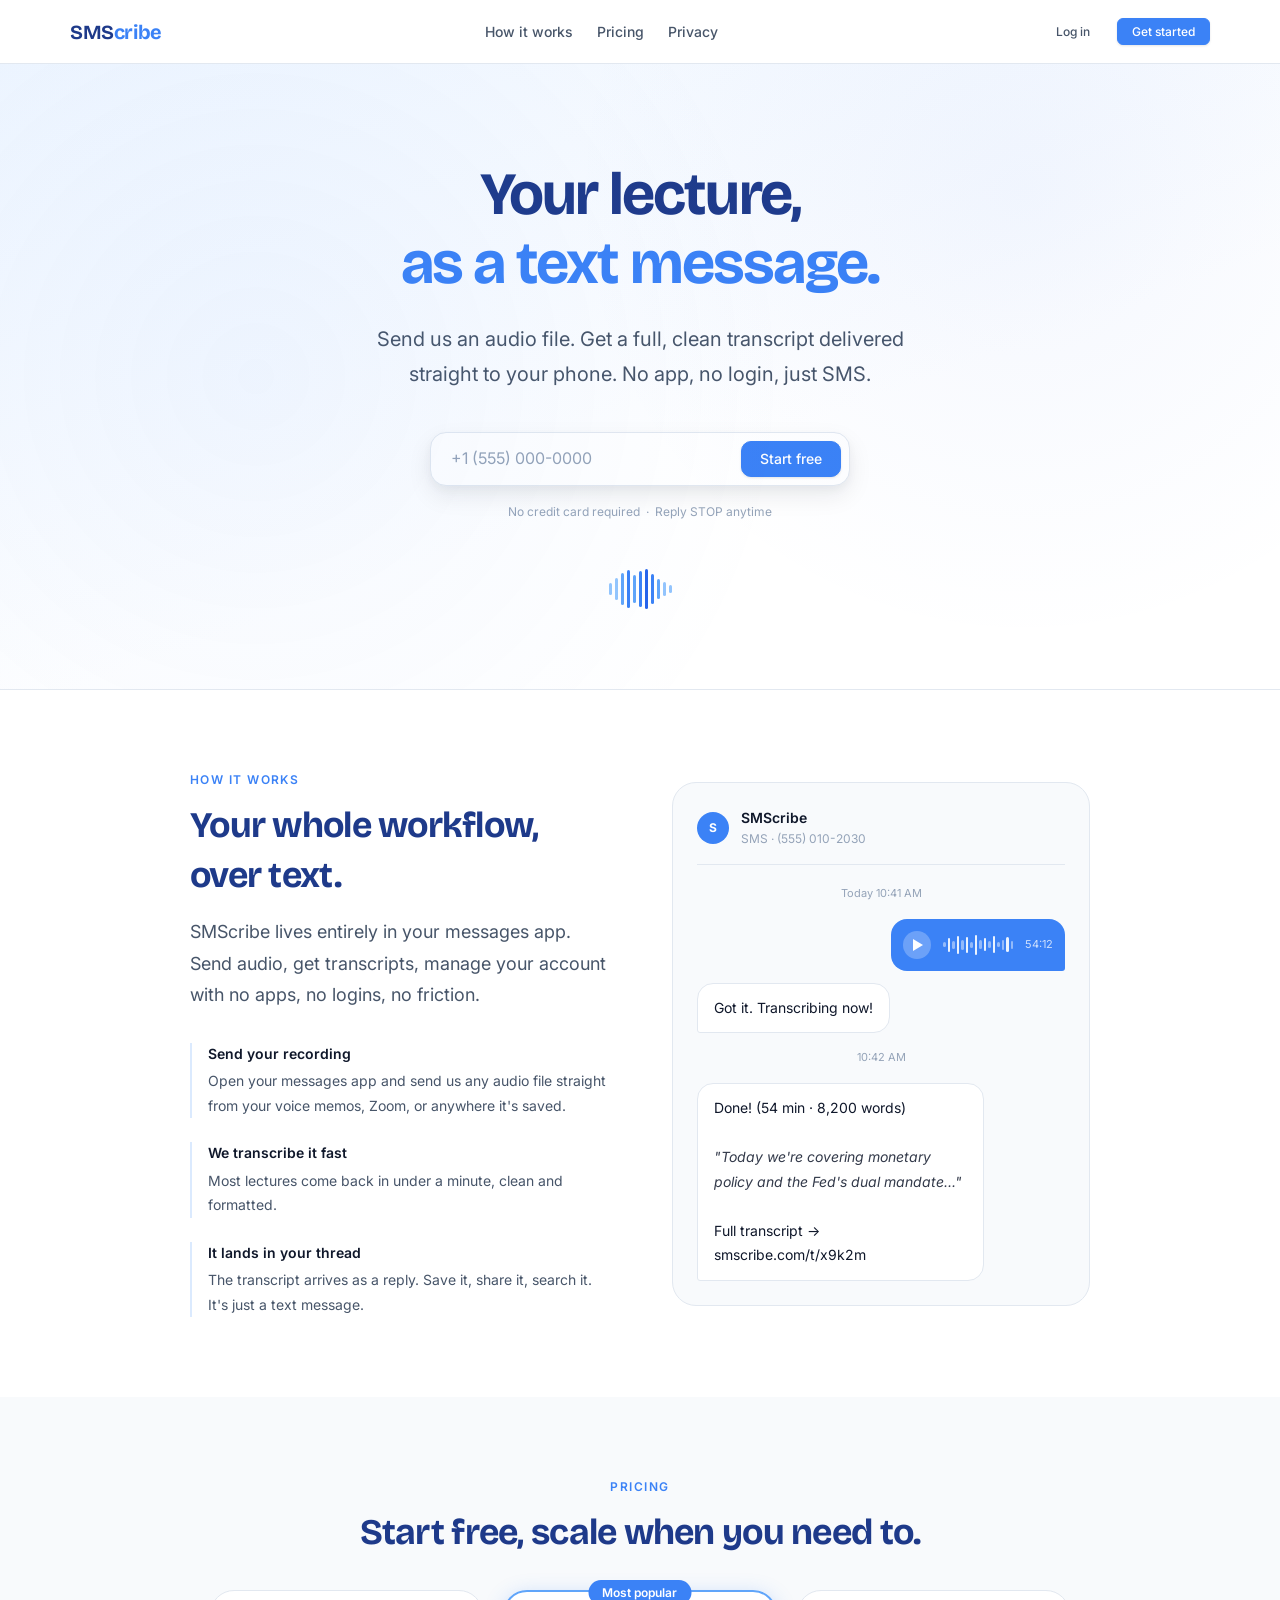
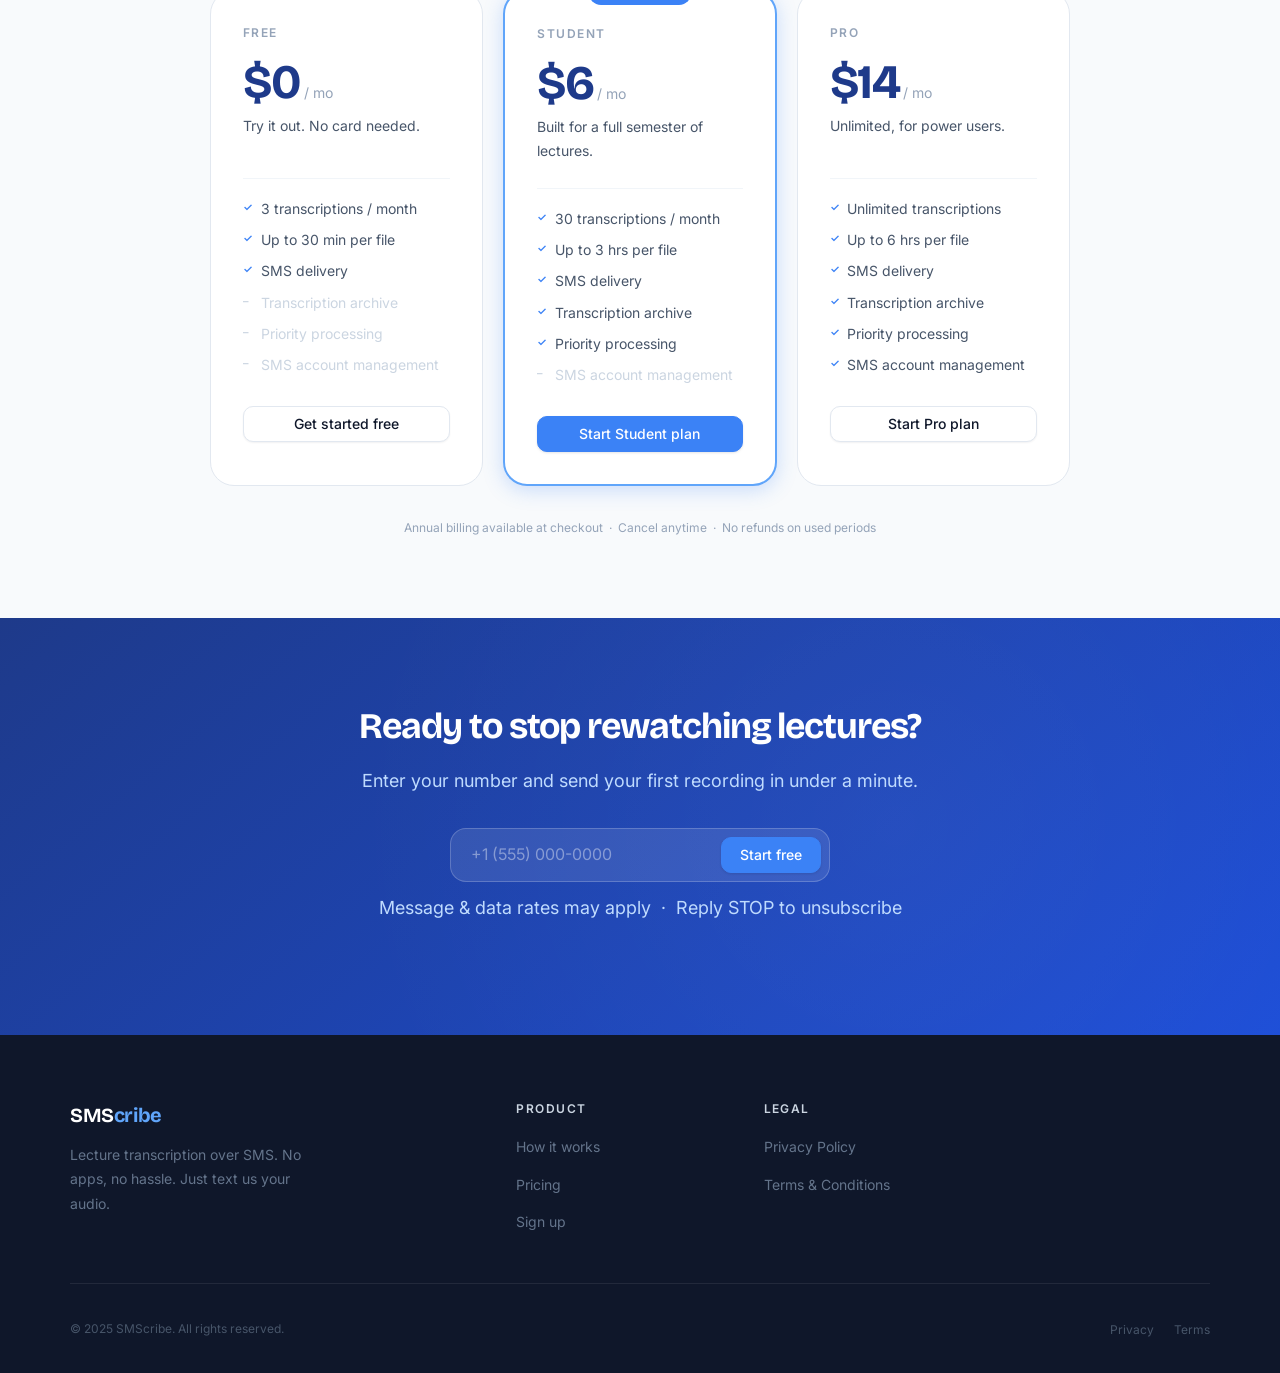
==== commit db75bb1e: "new modal: phone -> consent -> OTP -> scucces. page also shows "my account" when logged in" ====
--- a/frontend/index.html
+++ b/frontend/index.html
@@ -10,8 +10,6 @@
     />
     <link rel="stylesheet" href="smscribe.css" />
     <style>
-      /* ── Index-only additions not in smscribe.css ── */
-
       .hero-phone-input {
         display: flex;
         align-items: center;
@@ -371,14 +369,13 @@
         position: relative;
       }
 
-      /* ── Signup Modal ── */
+      /* ── Modal ── */
       .modal-overlay {
         display: none;
         position: fixed;
         inset: 0;
         background: rgba(15, 23, 42, 0.55);
         backdrop-filter: blur(4px);
-        -webkit-backdrop-filter: blur(4px);
         z-index: 1000;
         align-items: center;
         justify-content: center;
@@ -387,7 +384,6 @@
       .modal-overlay.open {
         display: flex;
       }
-
       .modal {
         background: var(--white);
         border-radius: var(--radius-xl);
@@ -412,13 +408,11 @@
         justify-content: center;
         color: var(--gray-500);
         font-size: 15px;
-        line-height: 1;
         transition: background var(--dur-fast);
       }
       .modal-close:hover {
         background: var(--gray-200);
       }
-
       .modal-eyebrow {
         display: inline-flex;
         align-items: center;
@@ -453,9 +447,8 @@
         font-size: var(--text-sm);
         color: var(--text-secondary);
         line-height: var(--leading-relaxed);
-        margin-bottom: 2rem;
-      }
-
+        margin-bottom: 1.75rem;
+      }
       .modal-steps {
         display: flex;
         margin-bottom: 1.75rem;
@@ -477,7 +470,6 @@
       .modal-step-tab.done {
         color: var(--blue-300);
       }
-
       .modal-form-group {
         margin-bottom: 1.25rem;
       }
@@ -508,7 +500,6 @@
       .modal-input::placeholder {
         color: var(--text-muted);
       }
-
       .phone-row {
         display: flex;
         gap: 0.5rem;
@@ -519,7 +510,6 @@
         background: var(--gray-50);
         color: var(--gray-500);
       }
-
       .consent-box {
         background: var(--blue-50);
         border: 1px solid var(--blue-100);
@@ -549,7 +539,6 @@
         color: var(--gray-800);
         font-weight: var(--weight-semibold);
       }
-
       .modal-btn {
         display: flex;
         align-items: center;
@@ -585,7 +574,6 @@
       .modal-btn-ghost:hover {
         background: var(--gray-50);
       }
-
       .modal-hint {
         font-size: 11px;
         color: var(--text-muted);
@@ -597,7 +585,6 @@
         color: var(--blue-500);
         text-decoration: none;
       }
-
       .modal-back {
         background: none;
         border: none;
@@ -611,7 +598,13 @@
       .modal-back:hover {
         color: var(--text-secondary);
       }
-
+      .modal-error {
+        font-size: 12px;
+        color: var(--danger);
+        text-align: center;
+        margin-top: 0.75rem;
+        min-height: 18px;
+      }
       .modal-success {
         text-align: center;
         padding: 0.5rem 0;
@@ -654,8 +647,13 @@
         margin-bottom: 1.25rem;
         font-family: monospace;
       }
-
-      /* Responsive */
+      .otp-input {
+        text-align: center;
+        font-size: 1.5rem;
+        letter-spacing: 0.5em;
+        font-weight: var(--weight-bold);
+      }
+
       @media (max-width: 768px) {
         .hiw-inner {
           grid-template-columns: 1fr;
@@ -696,8 +694,19 @@
           <li><a href="/privacy-policy">Privacy</a></li>
         </ul>
         <div class="nav-cta">
-          <a href="#" class="btn btn-ghost btn-sm" onclick="openModal(event)"
+          <a
+            href="#"
+            id="nav-login"
+            class="btn btn-ghost btn-sm"
+            onclick="openModal(event)"
             >Log in</a
+          >
+          <a
+            href="/account"
+            id="nav-account"
+            class="btn btn-ghost btn-sm"
+            style="display: none"
+            >My Account</a
           >
           <a href="#pricing" class="btn btn-primary btn-sm">Get started</a>
         </div>
@@ -713,7 +722,10 @@
       </p>
       <div class="hero-phone-input">
         <input type="tel" placeholder="+1 (555) 000-0000" id="hero-phone" />
-        <a href="#" class="btn btn-primary" onclick="openModalWithPhone(event)"
+        <a
+          href="#"
+          class="btn btn-primary"
+          onclick="openModalWithPhone(event, 'hero-phone')"
           >Start free</a
         >
       </div>
@@ -769,7 +781,6 @@
             </div>
           </div>
         </div>
-
         <div class="sms-frame">
           <div class="sms-frame-header">
             <div class="sms-avatar">S</div>
@@ -815,7 +826,7 @@
             <div class="sms-bubble in">
               Done! (54 min · 8,200 words)<br /><br /><em
                 >"Today we're covering monetary policy and the Fed's dual
-                mandate. The first thing to understand..."</em
+                mandate..."</em
               ><br /><br />Full transcript → smscribe.com/t/x9k2m
             </div>
           </div>
@@ -854,7 +865,6 @@
               >Get started free</a
             >
           </div>
-
           <div class="pricing-card featured">
             <span class="pricing-badge">Most popular</span>
             <p class="pricing-tier">Student</p>
@@ -879,7 +889,6 @@
               >Start Student plan</a
             >
           </div>
-
           <div class="pricing-card">
             <p class="pricing-tier">Pro</p>
             <div class="pricing-price">
@@ -958,14 +967,6 @@
             <li><a href="/terms">Terms &amp; Conditions</a></li>
           </ul>
         </div>
-        <div class="footer-col">
-          <h4>Support</h4>
-          <ul>
-            <li>
-              <a href="mailto:support@smscribe.com">support@smscribe.com</a>
-            </li>
-          </ul>
-        </div>
       </div>
       <div class="footer-bottom">
         <p class="footer-copy">&copy; 2025 SMScribe. All rights reserved.</p>
@@ -976,25 +977,24 @@
       </div>
     </footer>
 
-    <!-- Signup Modal -->
+    <!-- Signup / Login Modal -->
     <div class="modal-overlay" id="modal-overlay">
       <div class="modal">
         <button class="modal-close" onclick="closeModal()">✕</button>
 
-        <!-- Step 1: Phone -->
+        <!-- Step 1: Phone number -->
         <div id="modal-step1">
           <div class="modal-eyebrow">
             <span class="modal-dot"></span> Free to start
           </div>
           <h2>Get your first transcript free.</h2>
           <p class="modal-sub">
-            Enter your number and we'll text you when you're ready to go. No app
-            needed.
+            Enter your number and we'll send a verification code.
           </p>
           <div class="modal-steps">
-            <div class="modal-step-tab active">Your number</div>
+            <div class="modal-step-tab active">Phone</div>
             <div class="modal-step-tab">Consent</div>
-            <div class="modal-step-tab">Done</div>
+            <div class="modal-step-tab">Verify</div>
           </div>
           <div class="modal-form-group">
             <label class="modal-label">Mobile phone number</label>
@@ -1018,8 +1018,7 @@
             Continue
           </button>
           <p class="modal-hint">
-            By continuing you agree to our <a href="/terms">Terms</a> and
-            <a href="/privacy-policy">Privacy Policy</a>.
+            Already have an account? <a href="/account">Go to my account →</a>
           </p>
         </div>
 
@@ -1029,14 +1028,11 @@
             <span class="modal-dot"></span> One more thing
           </div>
           <h2>Confirm your consent.</h2>
-          <p class="modal-sub">
-            Carriers require us to confirm you've agreed to receive messages
-            before we can text you.
-          </p>
+          <p class="modal-sub">Required before we can send you messages.</p>
           <div class="modal-steps">
-            <div class="modal-step-tab done">Your number</div>
+            <div class="modal-step-tab done">Phone</div>
             <div class="modal-step-tab active">Consent</div>
-            <div class="modal-step-tab">Done</div>
+            <div class="modal-step-tab">Verify</div>
           </div>
           <div class="consent-box">
             <div class="consent-check">
@@ -1062,44 +1058,124 @@
           <button
             class="modal-btn modal-btn-primary"
             id="step2-btn"
-            onclick="goStep3()"
+            onclick="goStep2b()"
             disabled
           >
-            Create my account
+            Send verification code
           </button>
           <button class="modal-back" onclick="goBack()">← Go back</button>
         </div>
 
-        <!-- Step 3: Success -->
+        <!-- Step 3: OTP -->
         <div id="modal-step3" style="display: none">
+          <div class="modal-eyebrow">
+            <span class="modal-dot"></span> Check your messages
+          </div>
+          <h2>Enter your code.</h2>
+          <p class="modal-sub" id="otp-sub">
+            We sent a 6-digit code to your number.
+          </p>
+          <div class="modal-steps">
+            <div class="modal-step-tab done">Phone</div>
+            <div class="modal-step-tab done">Consent</div>
+            <div class="modal-step-tab active">Verify</div>
+          </div>
+          <div class="modal-form-group">
+            <label class="modal-label">Verification code</label>
+            <input
+              class="modal-input otp-input"
+              type="tel"
+              id="modal-otp"
+              placeholder="123456"
+              maxlength="6"
+            />
+          </div>
+          <button
+            class="modal-btn modal-btn-primary"
+            id="step3-btn"
+            onclick="verifyOtp()"
+          >
+            Verify
+          </button>
+          <button class="modal-back" onclick="goBackConsent()">
+            ← Go back
+          </button>
+        </div>
+
+        <!-- Step 4: Success -->
+        <div id="modal-step4" style="display: none">
           <div class="modal-success">
             <div class="success-icon">✓</div>
             <h3>You're in!</h3>
-            <p>We just sent a welcome text to</p>
+            <p>Welcome to SMScribe. Your account is active at</p>
             <div class="success-number" id="success-number"></div>
-            <p>
-              Text us any audio file and we'll send back a full transcript.
-              Reply <strong>HELP</strong> anytime for support.
-            </p>
-          </div>
+            <p>Text us any audio file to get your first transcript.</p>
+          </div>
+          <a
+            href="/account"
+            class="modal-btn modal-btn-primary"
+            style="margin-top: var(--space-4); text-decoration: none"
+            >Go to my account →</a
+          >
           <button class="modal-btn modal-btn-ghost" onclick="closeModal()">
             Close
           </button>
         </div>
+
+        <p class="modal-error" id="modal-error"></p>
       </div>
     </div>
 
     <script>
+      const API = "https://7pkchc6ag3.execute-api.us-east-1.amazonaws.com/prod";
+
+      function getToken() {
+        return localStorage.getItem("smscribe_token");
+      }
+      function setToken(t) {
+        localStorage.setItem("smscribe_token", t);
+      }
+
+      function updateNav() {
+        const token = getToken();
+        document.getElementById("nav-login").style.display = token
+          ? "none"
+          : "inline-flex";
+        document.getElementById("nav-account").style.display = token
+          ? "inline-flex"
+          : "none";
+      }
+
+      if (new URLSearchParams(window.location.search).get("open") === "login")
+        openModal();
+      updateNav();
+
+      function showStep(n) {
+        [1, 2, 3, 4].forEach((i) => {
+          const el = document.getElementById(`modal-step${i}`);
+          if (el) el.style.display = i === n ? "block" : "none";
+        });
+        document.getElementById("modal-error").textContent = "";
+      }
+
       function openModal(e) {
         if (e) e.preventDefault();
+        if (getToken()) {
+          window.location.href = "/account";
+          return;
+        }
         document.getElementById("modal-overlay").classList.add("open");
         document.body.style.overflow = "hidden";
+        showStep(1);
       }
 
       function openModalWithPhone(e, srcId) {
         if (e) e.preventDefault();
-        const src = srcId || "hero-phone";
-        const val = document.getElementById(src).value.trim();
+        if (getToken()) {
+          window.location.href = "/account";
+          return;
+        }
+        const val = document.getElementById(srcId)?.value.trim();
         if (val) {
           document.getElementById("modal-phone").value = val.replace(
             /^\+1\s?/,
@@ -1113,13 +1189,12 @@
       function closeModal() {
         document.getElementById("modal-overlay").classList.remove("open");
         document.body.style.overflow = "";
-        document.getElementById("modal-step1").style.display = "block";
-        document.getElementById("modal-step2").style.display = "none";
-        document.getElementById("modal-step3").style.display = "none";
         document.getElementById("modal-phone").value = "";
+        document.getElementById("modal-otp").value = "";
         document.getElementById("consent-checkbox").checked = false;
         document.getElementById("step1-btn").disabled = true;
         document.getElementById("step2-btn").disabled = true;
+        showStep(1);
       }
 
       function validatePhone() {
@@ -1134,41 +1209,97 @@
           !document.getElementById("consent-checkbox").checked;
       }
 
+      function showError(msg) {
+        document.getElementById("modal-error").textContent = msg;
+      }
+
       function goStep2() {
-        document.getElementById("modal-step1").style.display = "none";
-        document.getElementById("modal-step2").style.display = "block";
-      }
-
+        showStep(2);
+      }
       function goBack() {
-        document.getElementById("modal-step2").style.display = "none";
-        document.getElementById("modal-step1").style.display = "block";
-      }
-
-      function goStep3() {
+        showStep(1);
+      }
+      function goBackConsent() {
+        showStep(2);
+      }
+
+      async function goStep2b() {
         const raw = document
           .getElementById("modal-phone")
           .value.replace(/\D/g, "");
-        const fmt =
-          "+1 (" +
-          raw.slice(0, 3) +
-          ") " +
-          raw.slice(3, 6) +
-          "-" +
-          raw.slice(6, 10);
-        document.getElementById("success-number").textContent = fmt;
-        document.getElementById("modal-step2").style.display = "none";
-        document.getElementById("modal-step3").style.display = "block";
-      }
-
-      // Close on overlay click
+        const phone = `+1${raw}`;
+        const btn = document.getElementById("step2-btn");
+        btn.disabled = true;
+        btn.textContent = "Sending...";
+        showError("");
+        try {
+          const res = await fetch(`${API}/auth/verify/start`, {
+            method: "POST",
+            headers: { "Content-Type": "application/json" },
+            body: JSON.stringify({ phone_number: phone }),
+          });
+          const data = await res.json();
+          if (!res.ok) {
+            showError(data.error || "Failed to send code.");
+            btn.disabled = false;
+            btn.textContent = "Send verification code";
+            return;
+          }
+          document.getElementById("otp-sub").textContent =
+            `We sent a 6-digit code to +1 (${raw.slice(0, 3)}) ${raw.slice(3, 6)}-${raw.slice(6, 10)}.`;
+          showStep(3);
+        } catch {
+          showError("Network error. Please try again.");
+          btn.disabled = false;
+          btn.textContent = "Send verification code";
+        }
+      }
+
+      async function verifyOtp() {
+        const raw = document
+          .getElementById("modal-phone")
+          .value.replace(/\D/g, "");
+        const phone = `+1${raw}`;
+        const code = document.getElementById("modal-otp").value.trim();
+        const btn = document.getElementById("step3-btn");
+        if (code.length < 6) {
+          showError("Enter the 6-digit code.");
+          return;
+        }
+        btn.disabled = true;
+        btn.textContent = "Verifying...";
+        showError("");
+        try {
+          const res = await fetch(`${API}/auth/verify/check`, {
+            method: "POST",
+            headers: { "Content-Type": "application/json" },
+            body: JSON.stringify({ phone_number: phone, code }),
+          });
+          const data = await res.json();
+          if (!res.ok) {
+            showError(data.error || "Invalid code. Try again.");
+            btn.disabled = false;
+            btn.textContent = "Verify";
+            return;
+          }
+          setToken(data.token);
+          updateNav();
+          document.getElementById("success-number").textContent =
+            `+1 (${raw.slice(0, 3)}) ${raw.slice(3, 6)}-${raw.slice(6, 10)}`;
+          showStep(4);
+        } catch {
+          showError("Network error. Please try again.");
+          btn.disabled = false;
+          btn.textContent = "Verify";
+        }
+      }
+
       document
         .getElementById("modal-overlay")
         .addEventListener("click", function (e) {
           if (e.target === this) closeModal();
         });
-
-      // Close on Escape
-      document.addEventListener("keydown", function (e) {
+      document.addEventListener("keydown", (e) => {
         if (e.key === "Escape") closeModal();
       });
     </script>
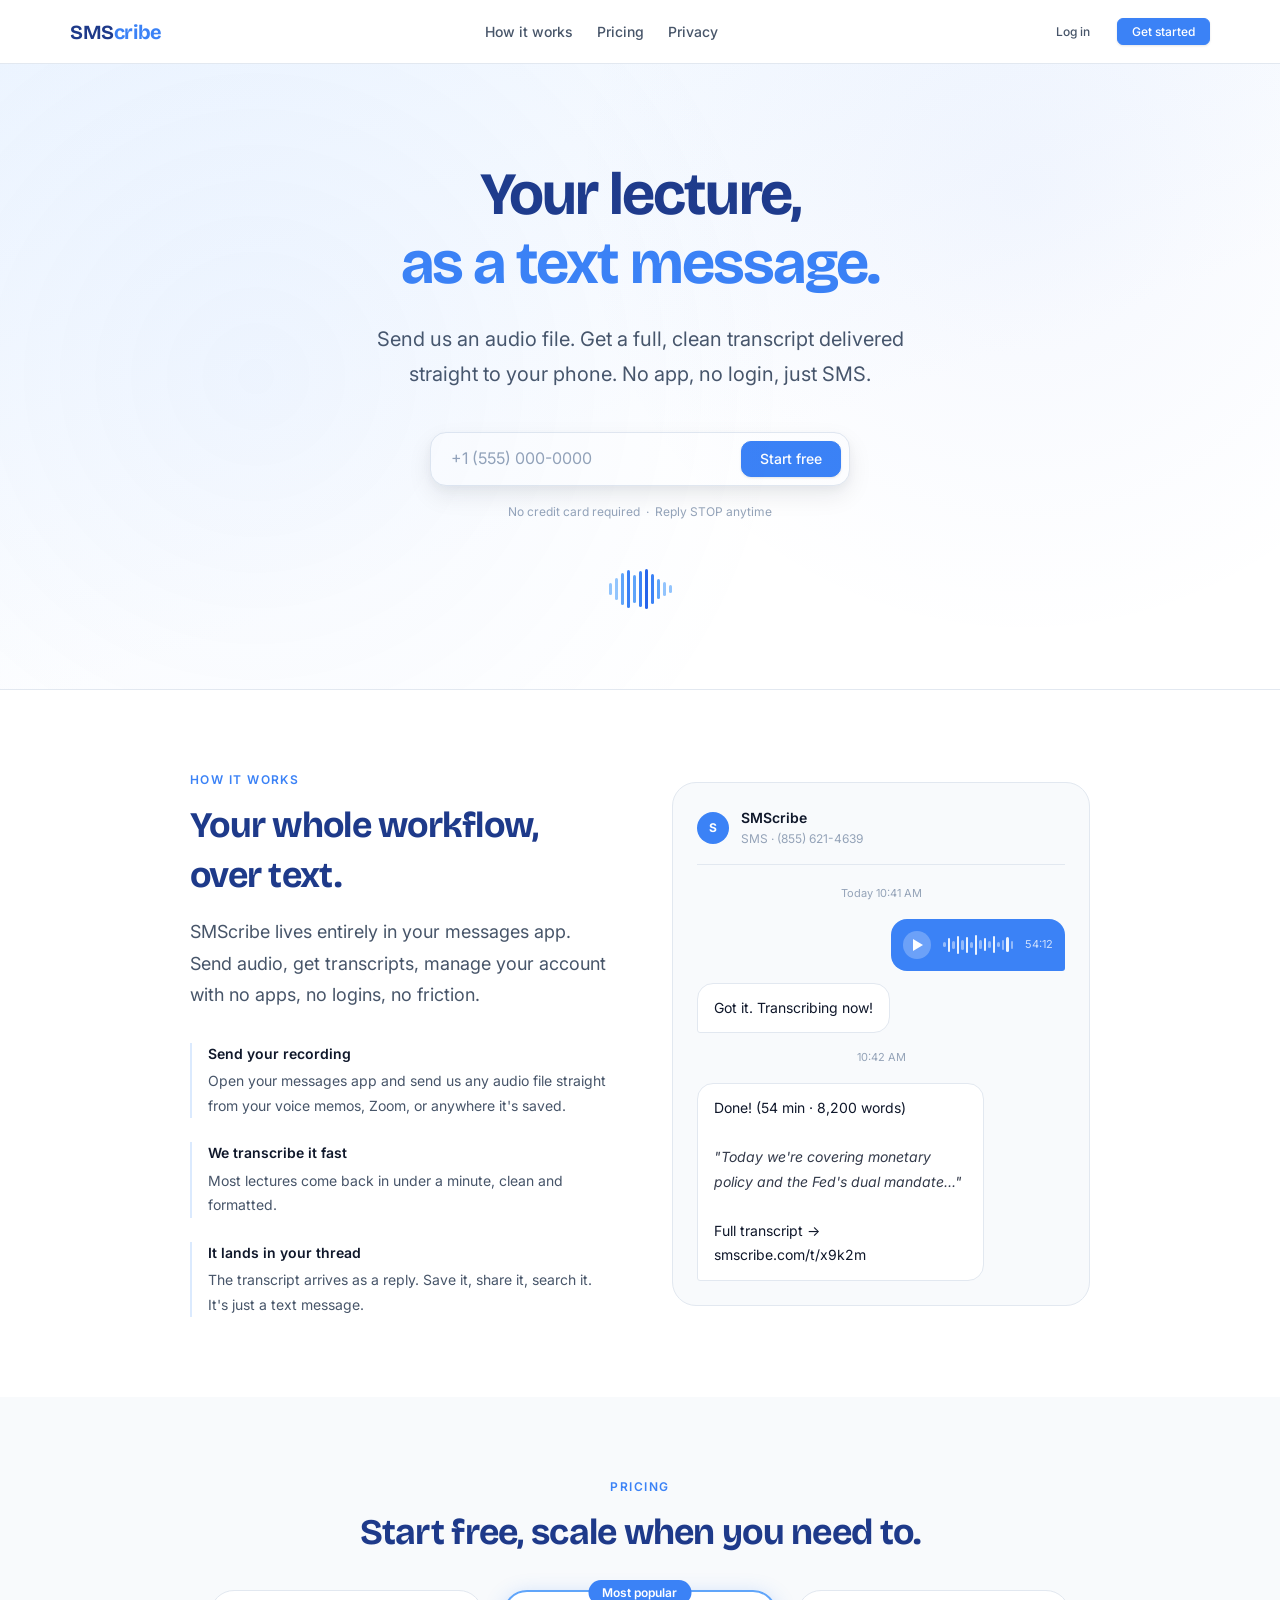
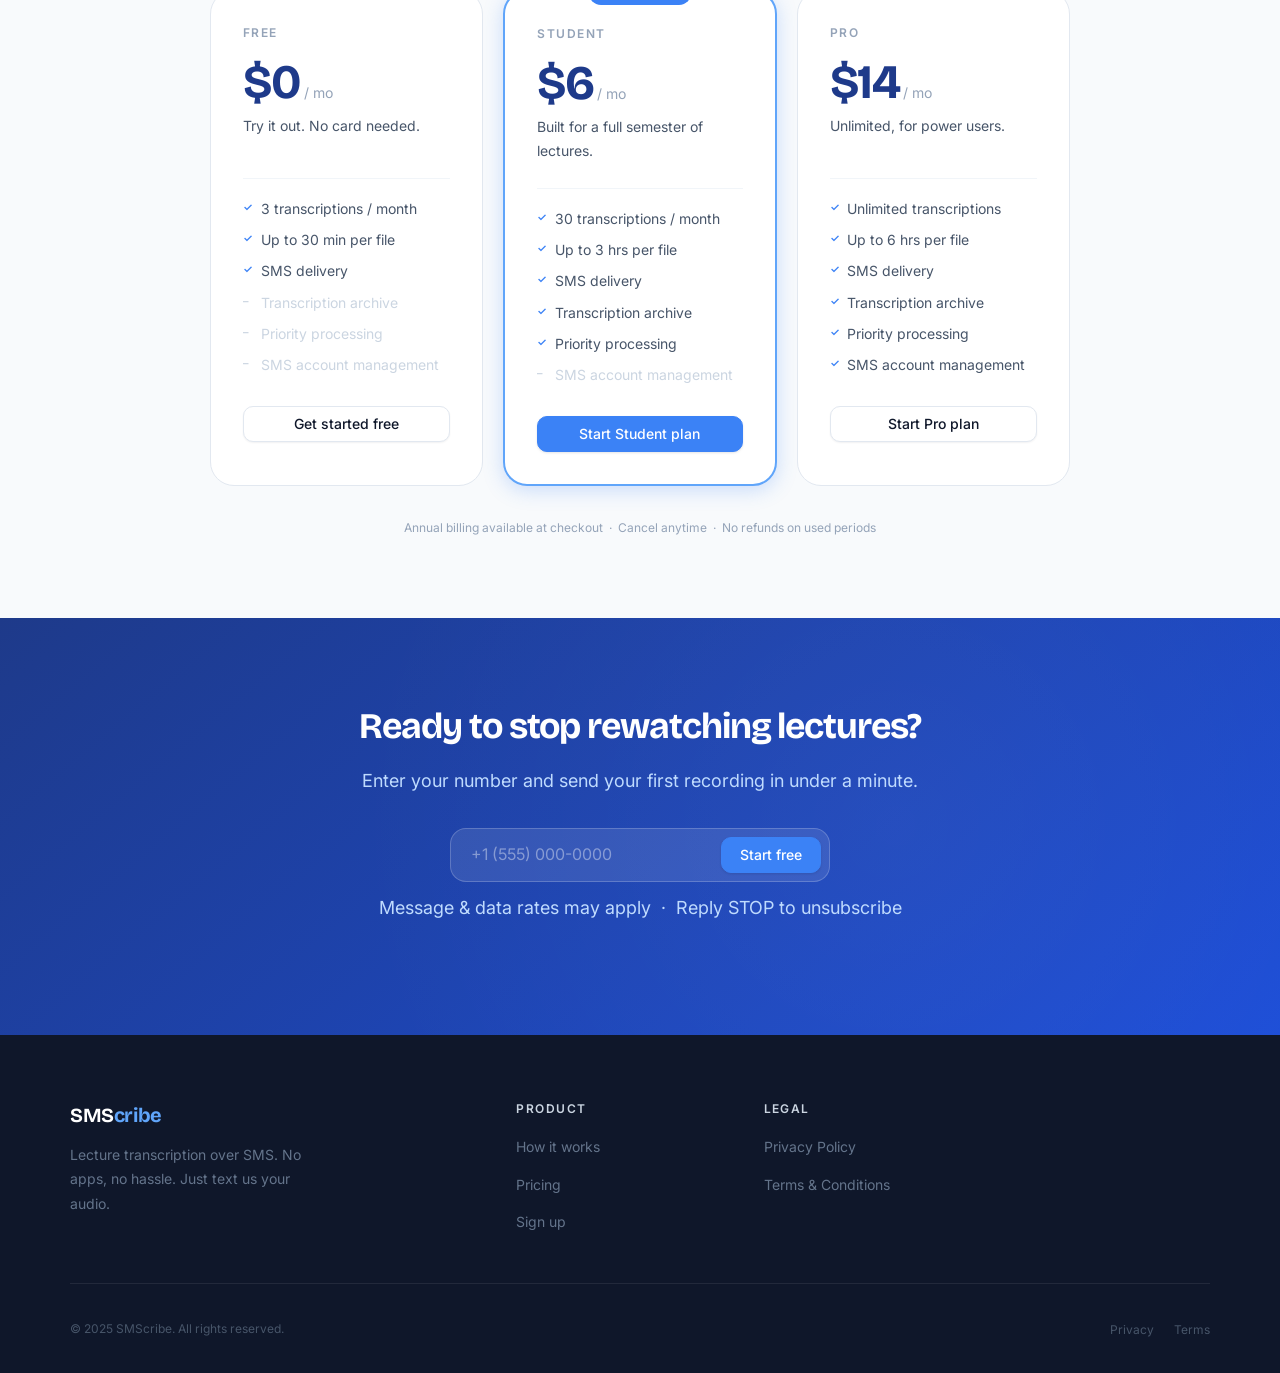
==== commit af8e40a0: "update new number" ====
--- a/frontend/index.html
+++ b/frontend/index.html
@@ -534,6 +534,10 @@
         font-size: 12px;
         color: var(--gray-600);
         line-height: 1.65;
+      }
+      .consent-text a {
+        color: var(--blue-600);
+        text-decoration: underline;
       }
       .consent-text strong {
         color: var(--gray-800);
@@ -786,7 +790,7 @@
             <div class="sms-avatar">S</div>
             <div>
               <p class="sms-contact">SMScribe</p>
-              <p class="sms-status">SMS · (555) 010-2030</p>
+              <p class="sms-status">SMS · (855) 621-4639</p>
             </div>
           </div>
           <p class="sms-time">Today 10:41 AM</p>
@@ -1051,7 +1055,11 @@
                   varies.</strong
                 >
                 Reply <strong>STOP</strong> to unsubscribe or
-                <strong>HELP</strong> for support.
+                <strong>HELP</strong> for support. No mobile information will be
+                shared with third parties or affiliates for marketing or
+                promotional purposes.
+                <a href="/privacy-policy">Privacy Policy</a> &middot;
+                <a href="/terms">Terms &amp; Conditions</a>
               </p>
             </div>
           </div>
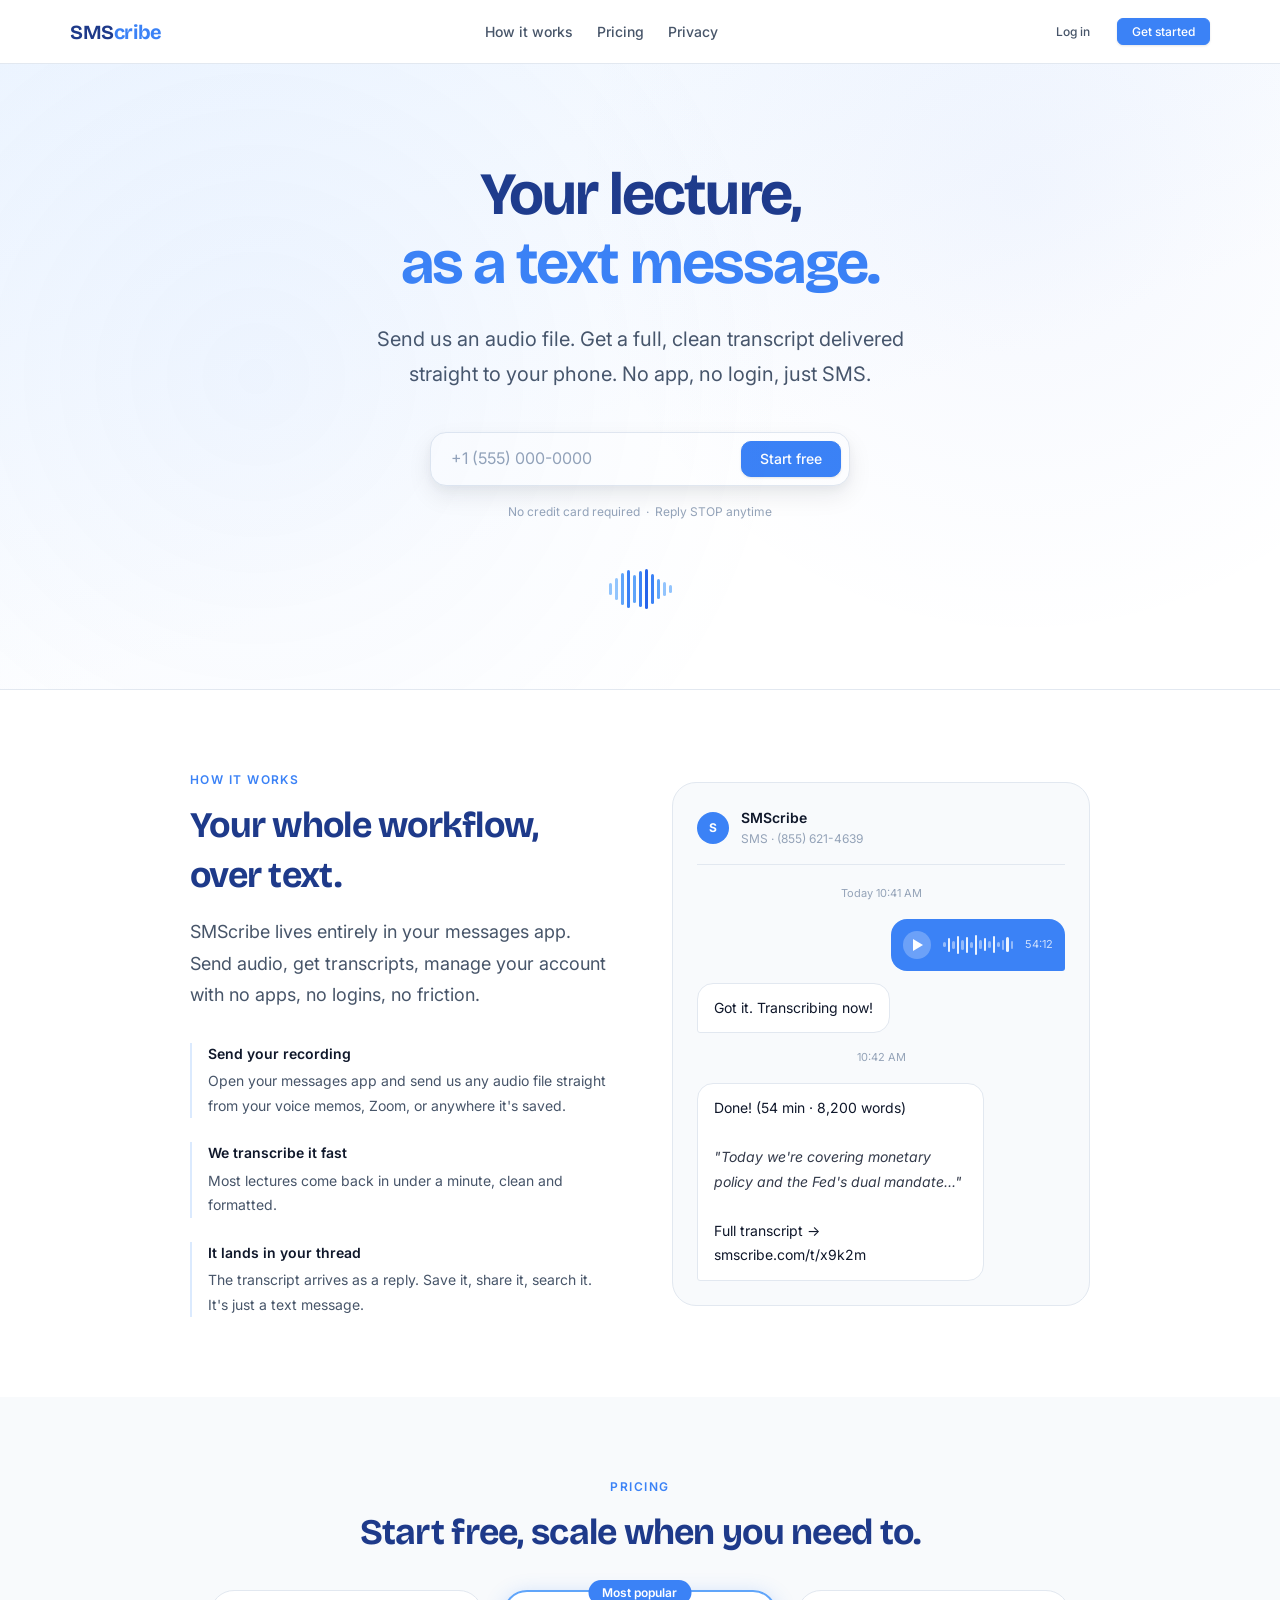
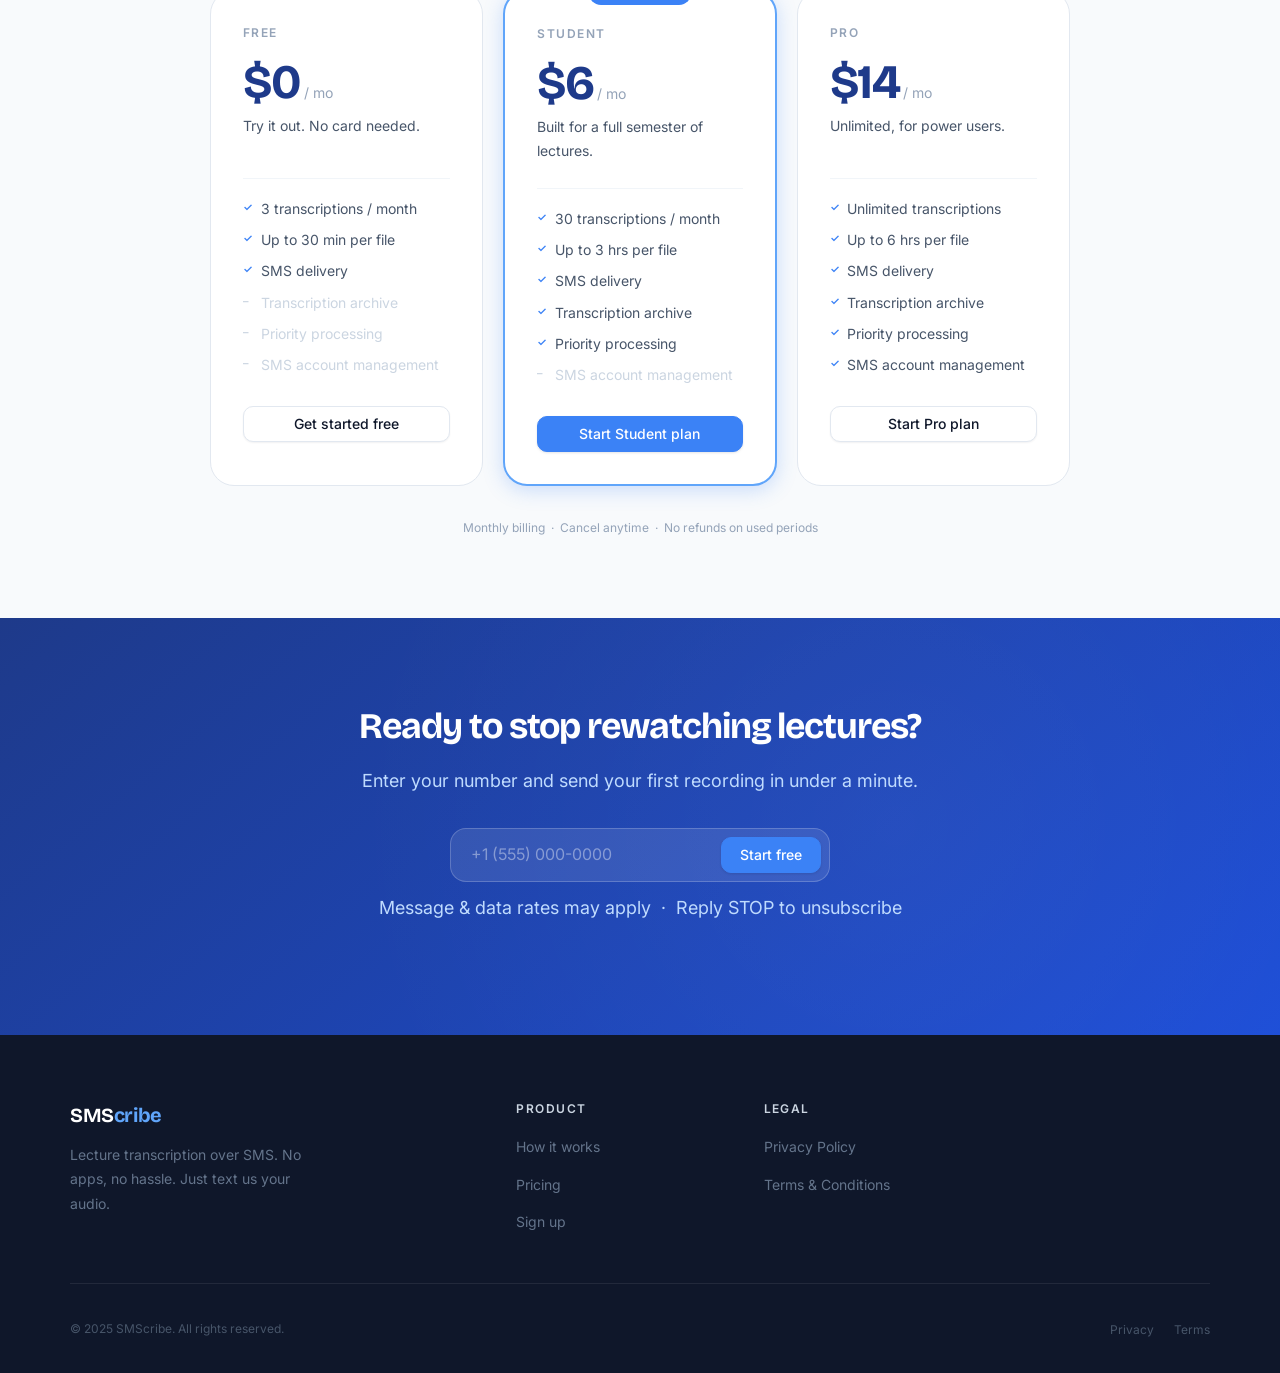
==== commit 4b949362: "Remove annual subscription paths" ====
--- a/frontend/index.html
+++ b/frontend/index.html
@@ -921,8 +921,8 @@
           class="text-center mt-8"
           style="font-size: var(--text-xs); color: var(--text-muted)"
         >
-          Annual billing available at checkout &nbsp;&middot;&nbsp; Cancel
-          anytime &nbsp;&middot;&nbsp; No refunds on used periods
+          Monthly billing &nbsp;&middot;&nbsp; Cancel anytime
+          &nbsp;&middot;&nbsp; No refunds on used periods
         </p>
       </div>
     </section>
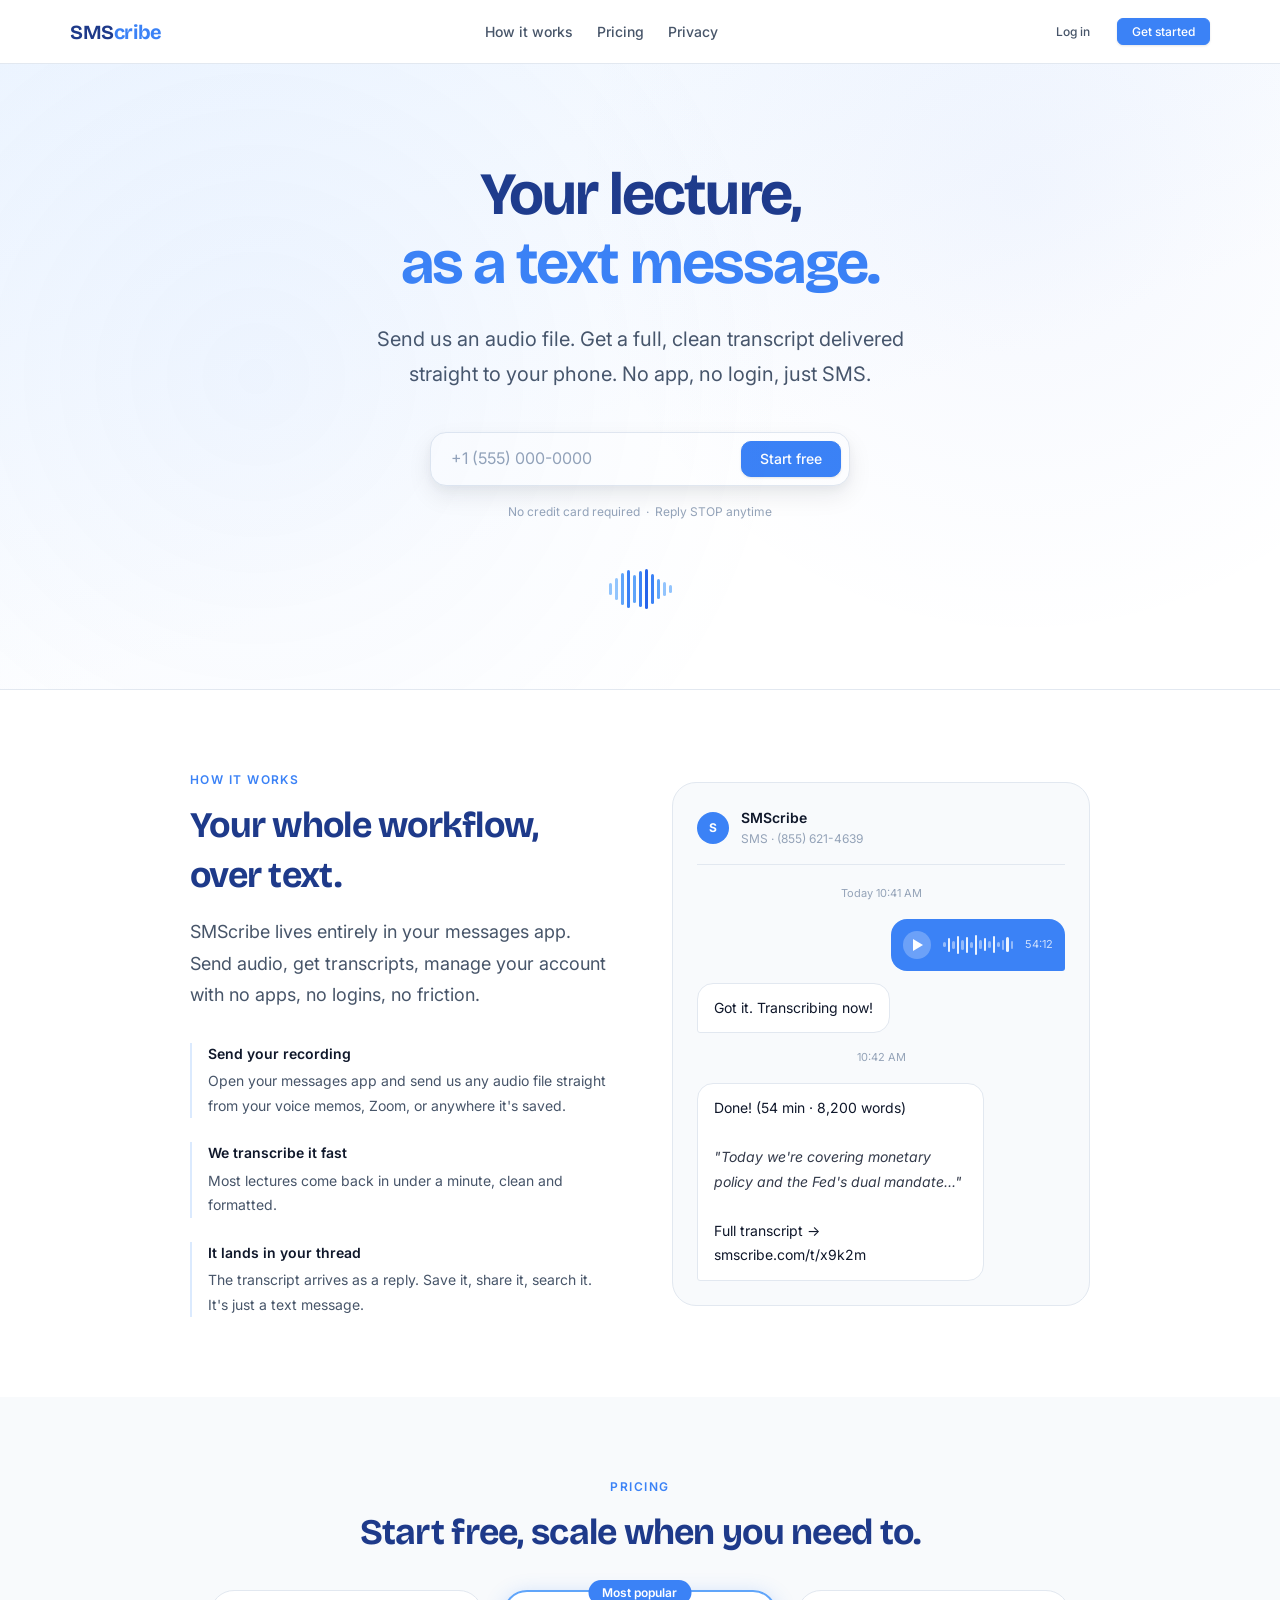
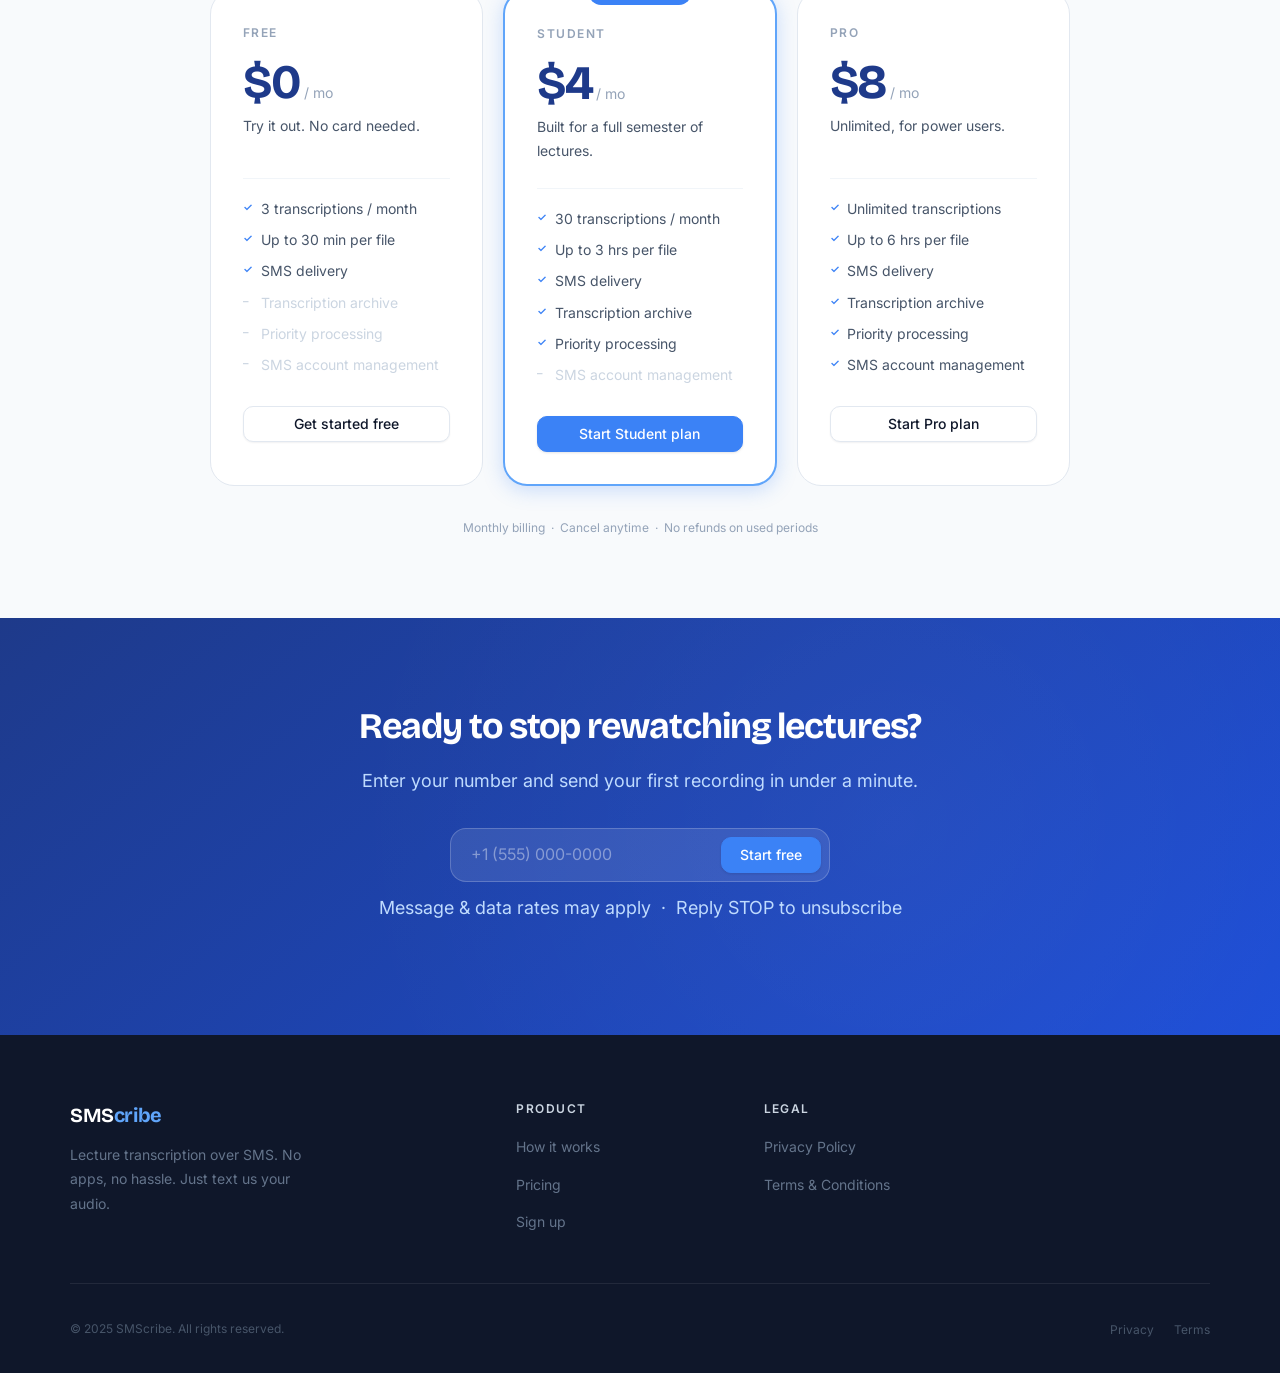
==== commit 84d6e5e6: "fix outdated landing page pricing" ====
--- a/frontend/index.html
+++ b/frontend/index.html
@@ -873,7 +873,7 @@
             <span class="pricing-badge">Most popular</span>
             <p class="pricing-tier">Student</p>
             <div class="pricing-price">
-              <span class="pricing-amount">$6</span
+              <span class="pricing-amount">$4</span
               ><span class="pricing-period">/ mo</span>
             </div>
             <p class="pricing-desc">Built for a full semester of lectures.</p>
@@ -896,7 +896,7 @@
           <div class="pricing-card">
             <p class="pricing-tier">Pro</p>
             <div class="pricing-price">
-              <span class="pricing-amount">$14</span
+              <span class="pricing-amount">$8</span
               ><span class="pricing-period">/ mo</span>
             </div>
             <p class="pricing-desc">Unlimited, for power users.</p>
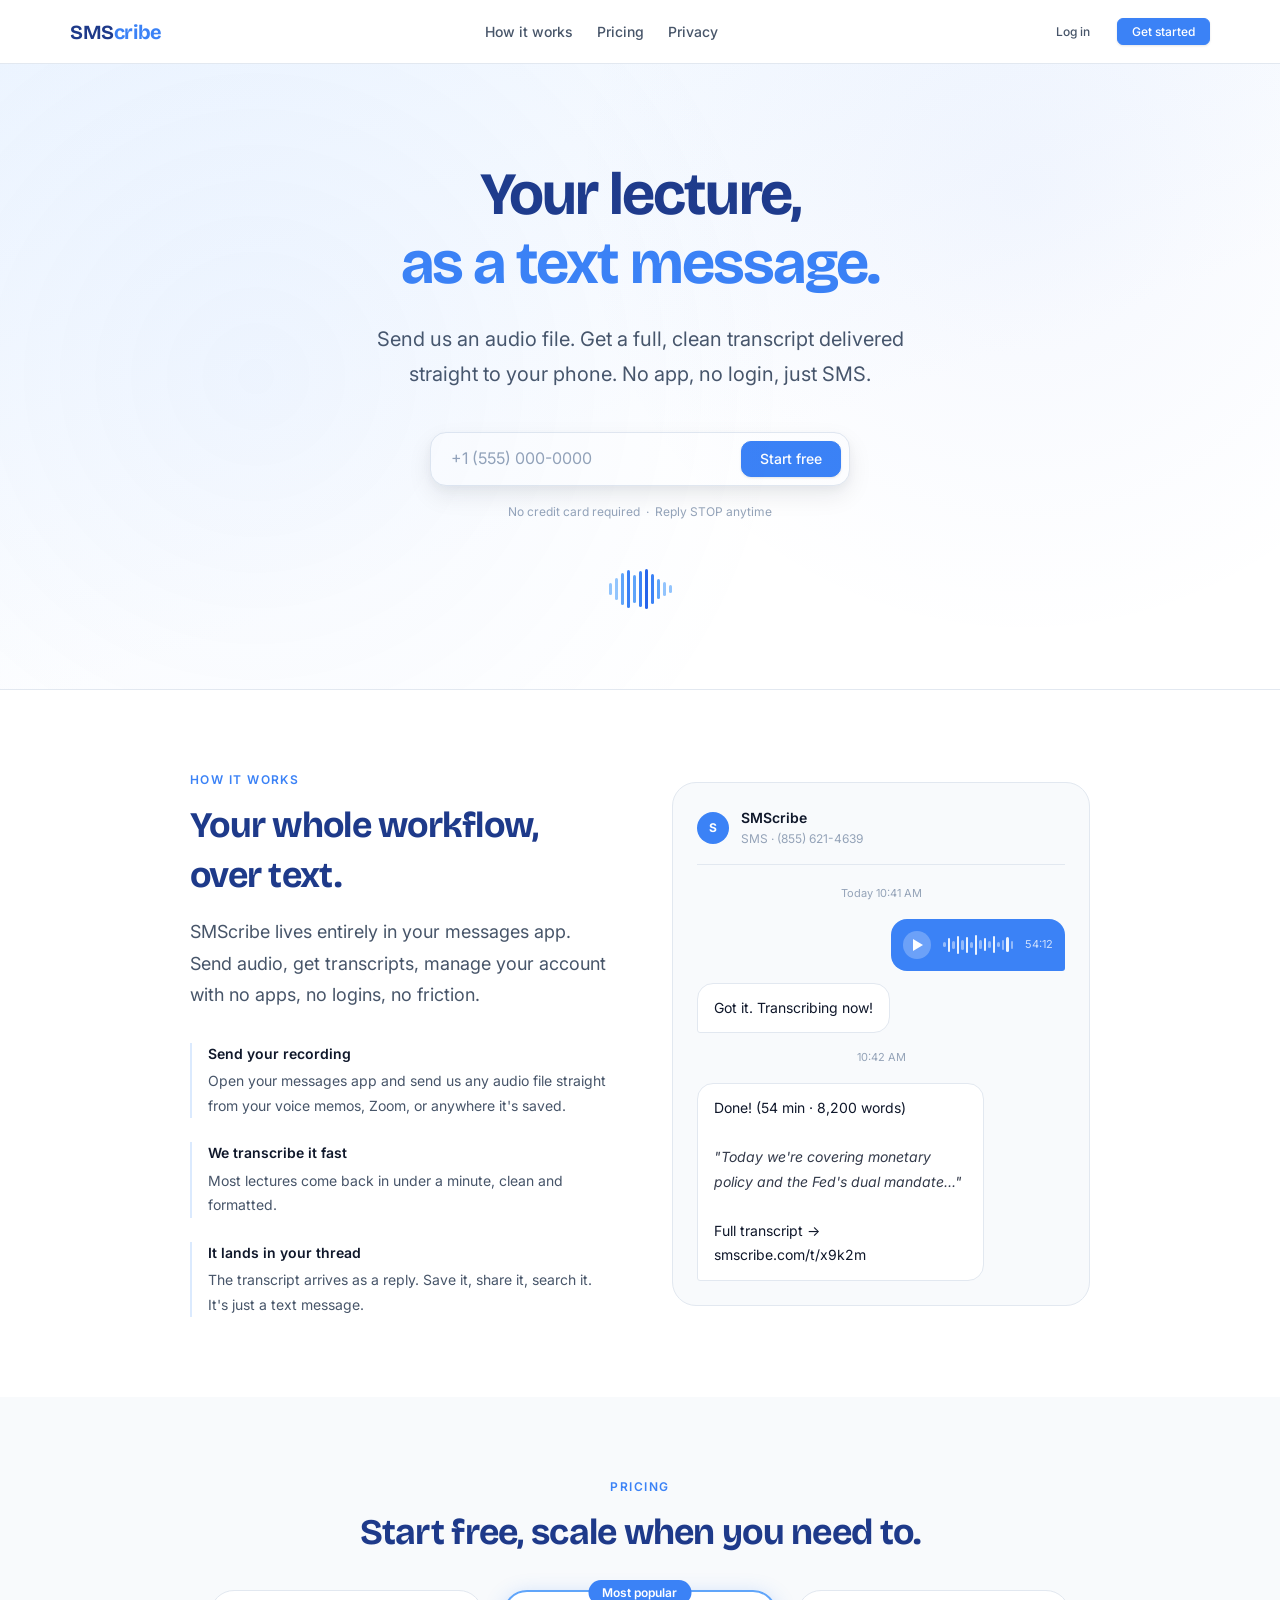
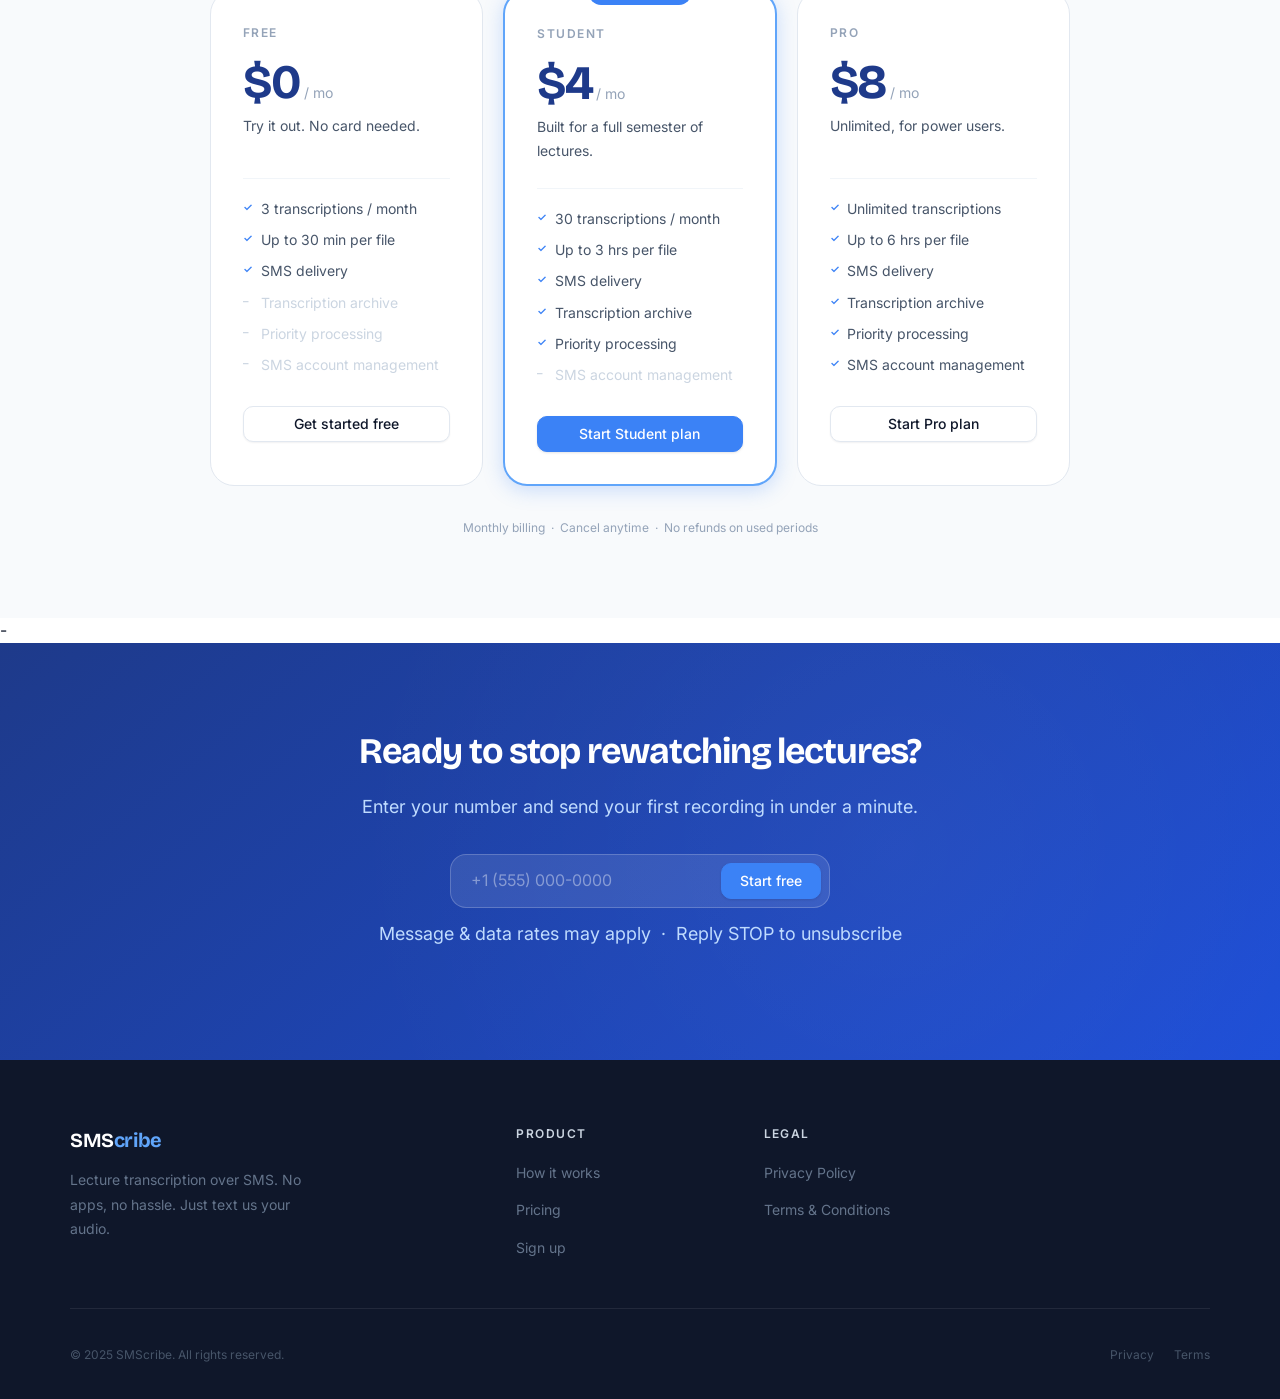
==== commit 17248600: "deploy trigger" ====
--- a/frontend/index.html
+++ b/frontend/index.html
@@ -927,7 +927,7 @@
       </div>
     </section>
 
-    <!-- CTA -->
+    <!-- CTA -->-
     <section class="cta-banner">
       <h2>Ready to stop rewatching lectures?</h2>
       <p>Enter your number and send your first recording in under a minute.</p>
